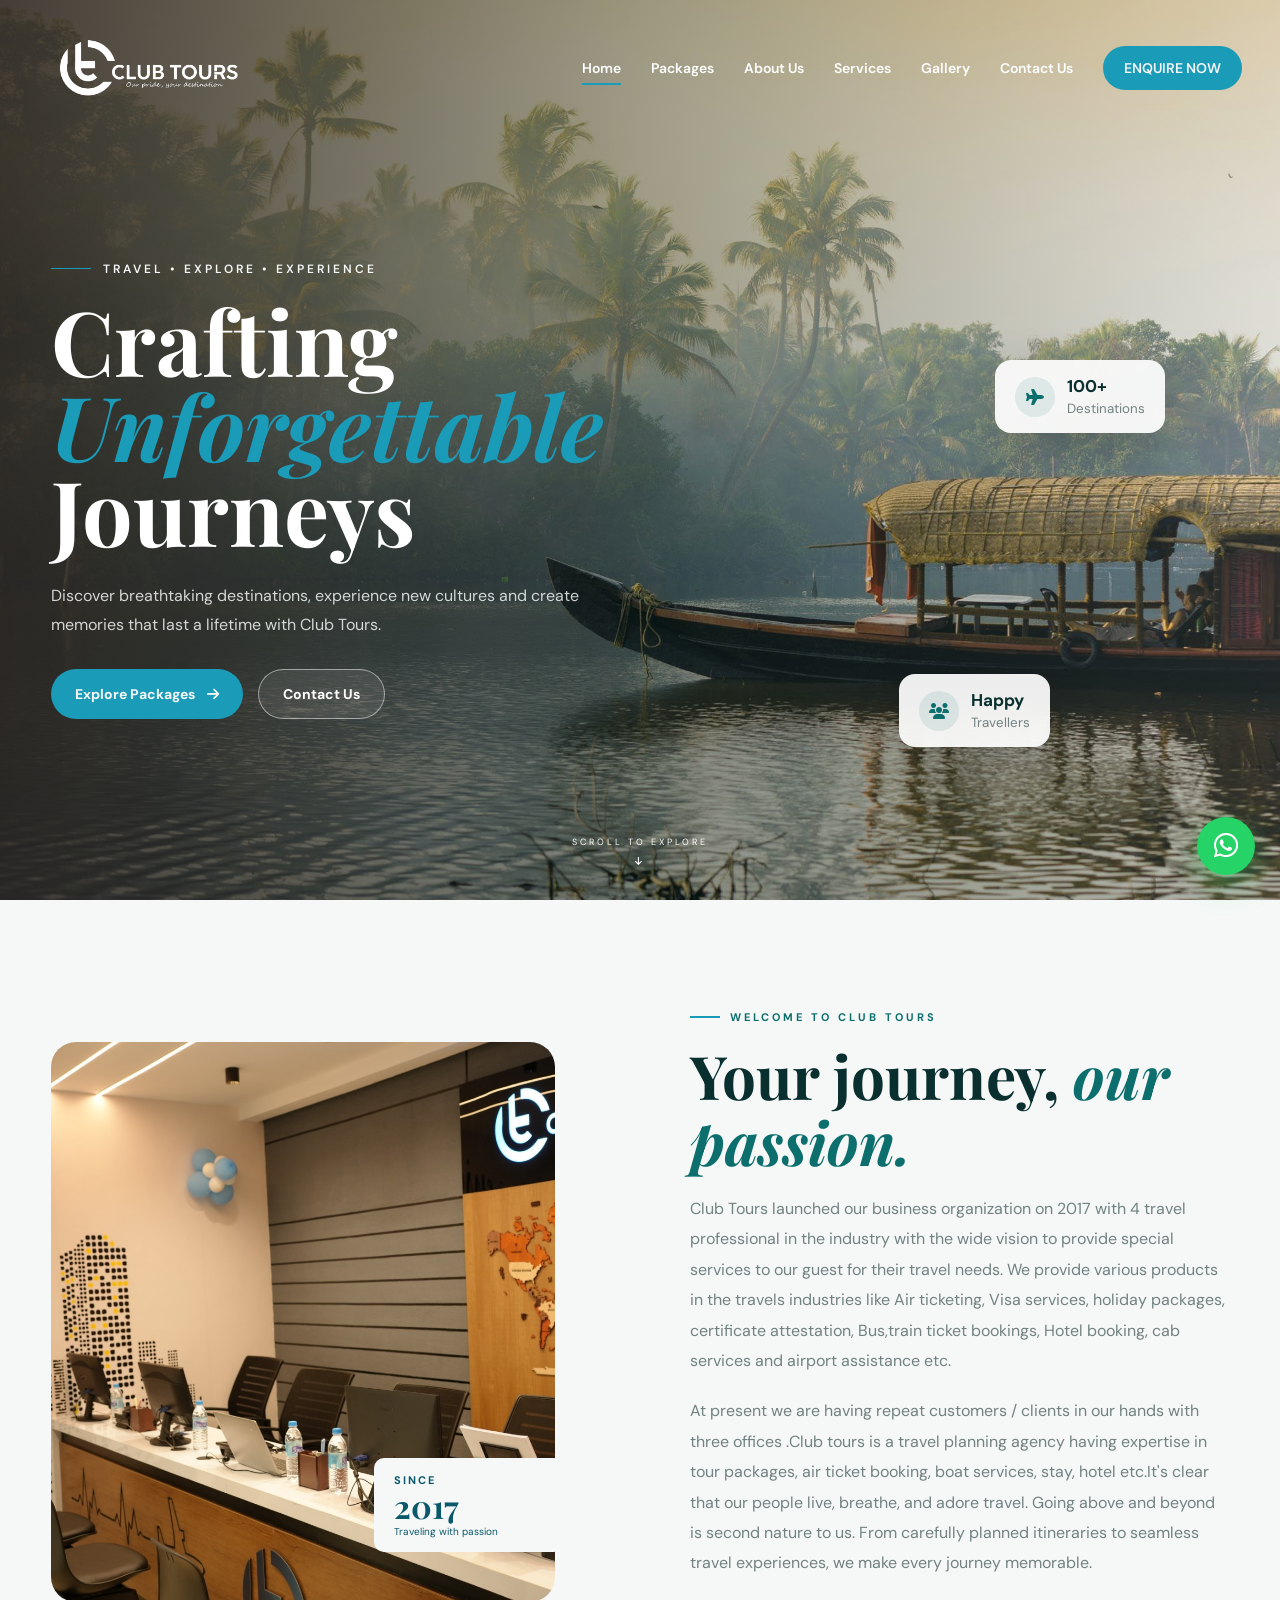
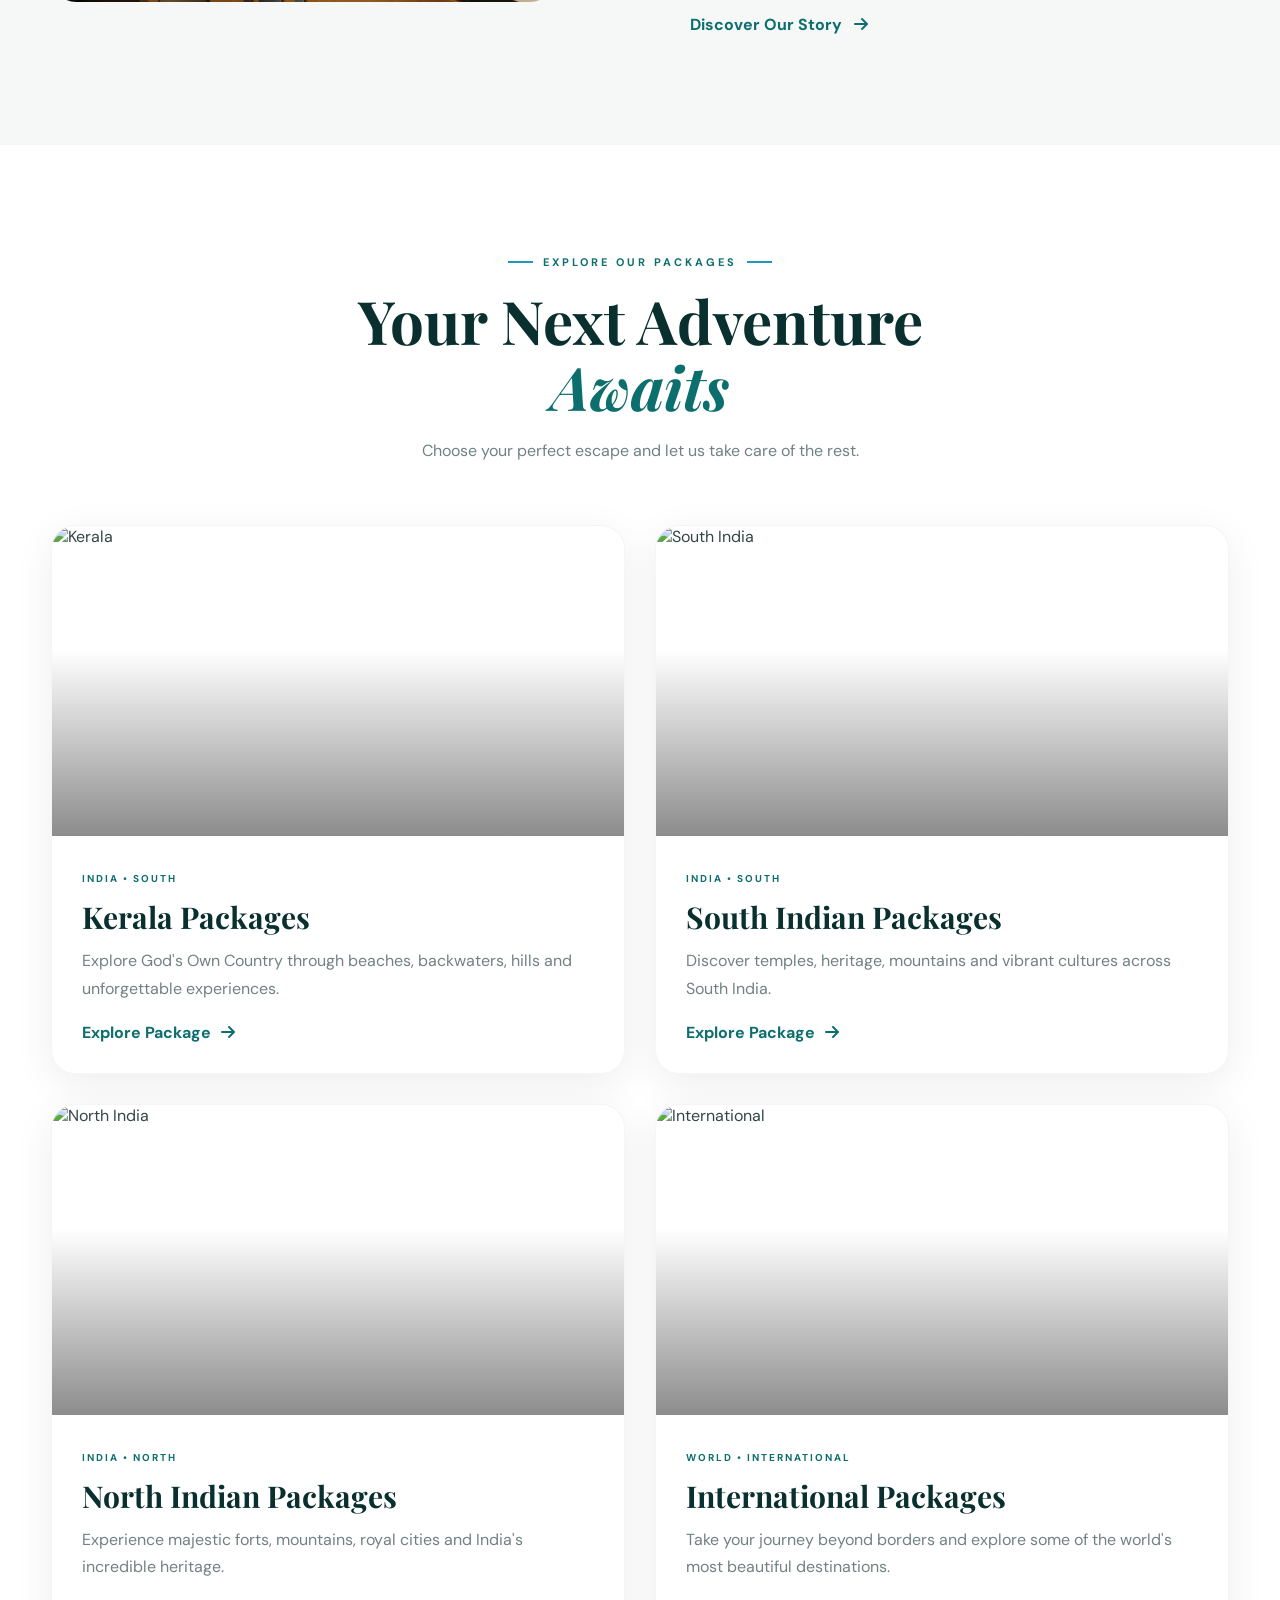
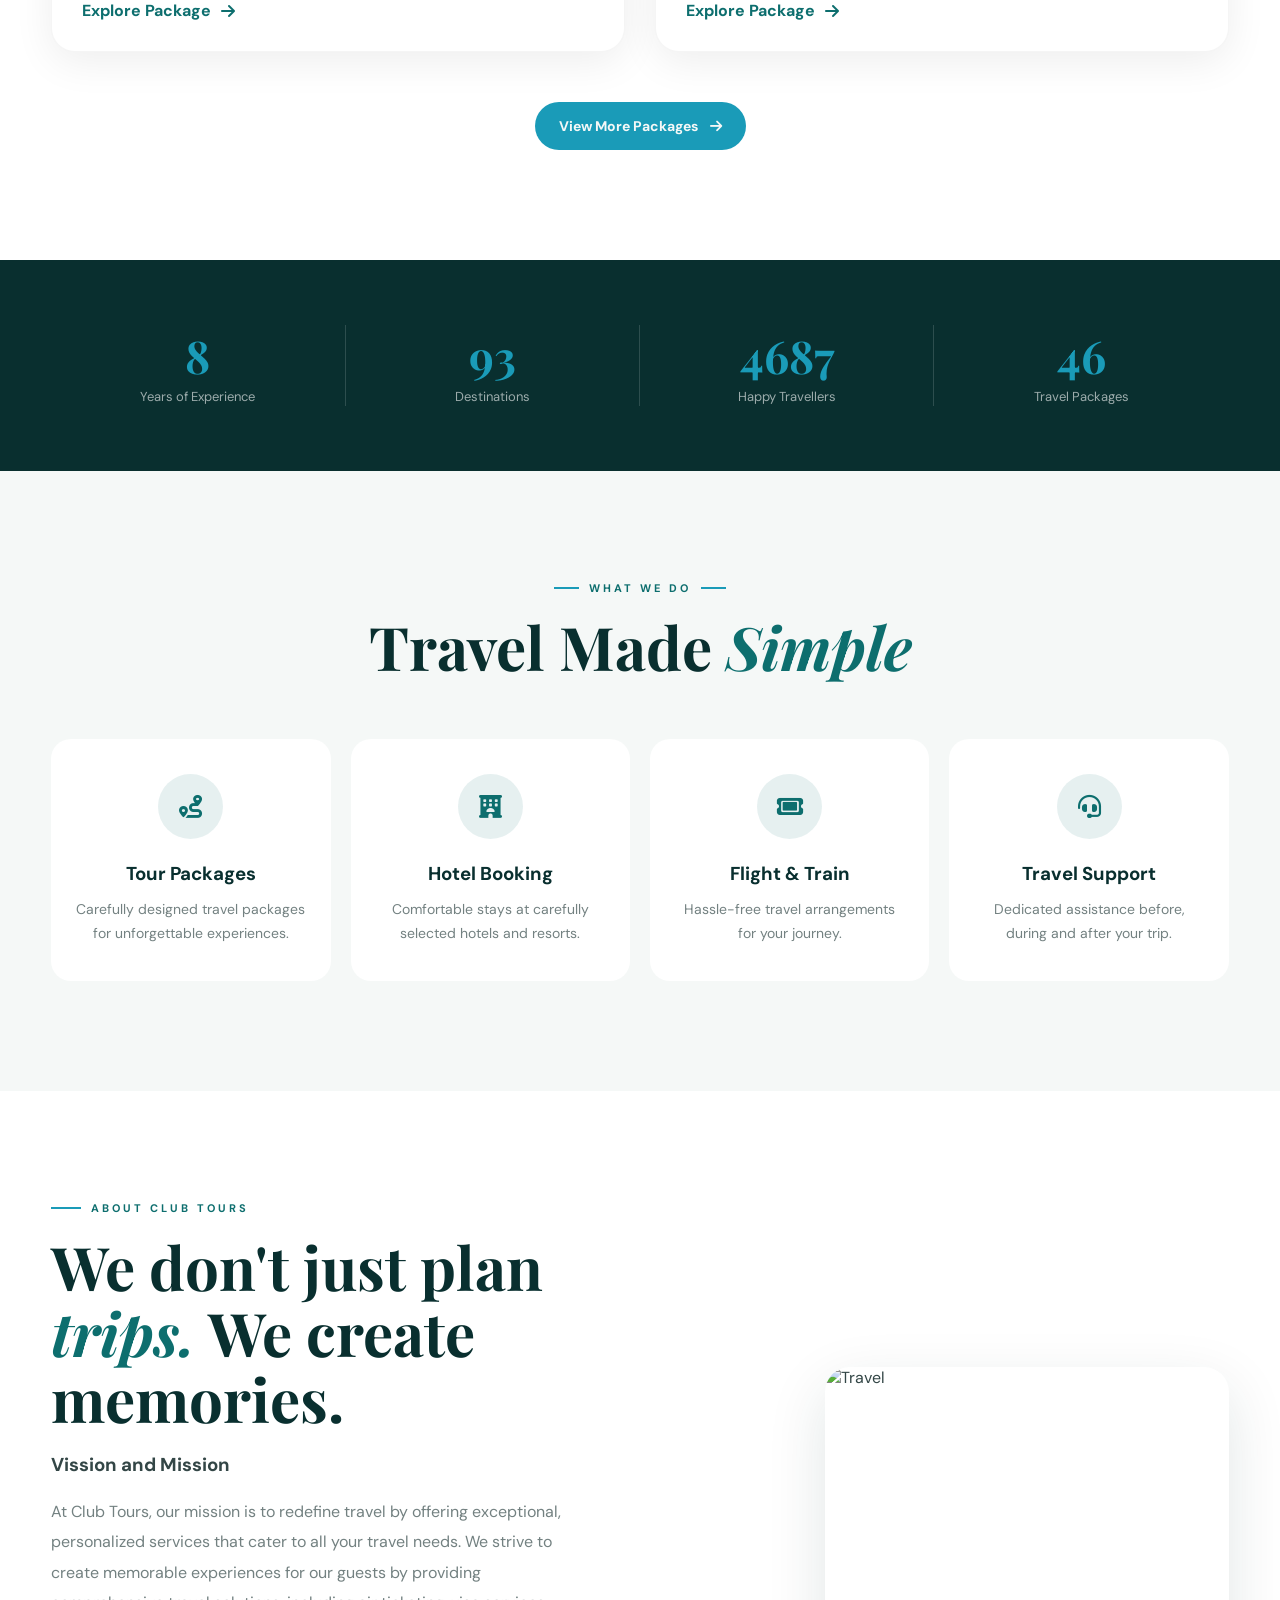
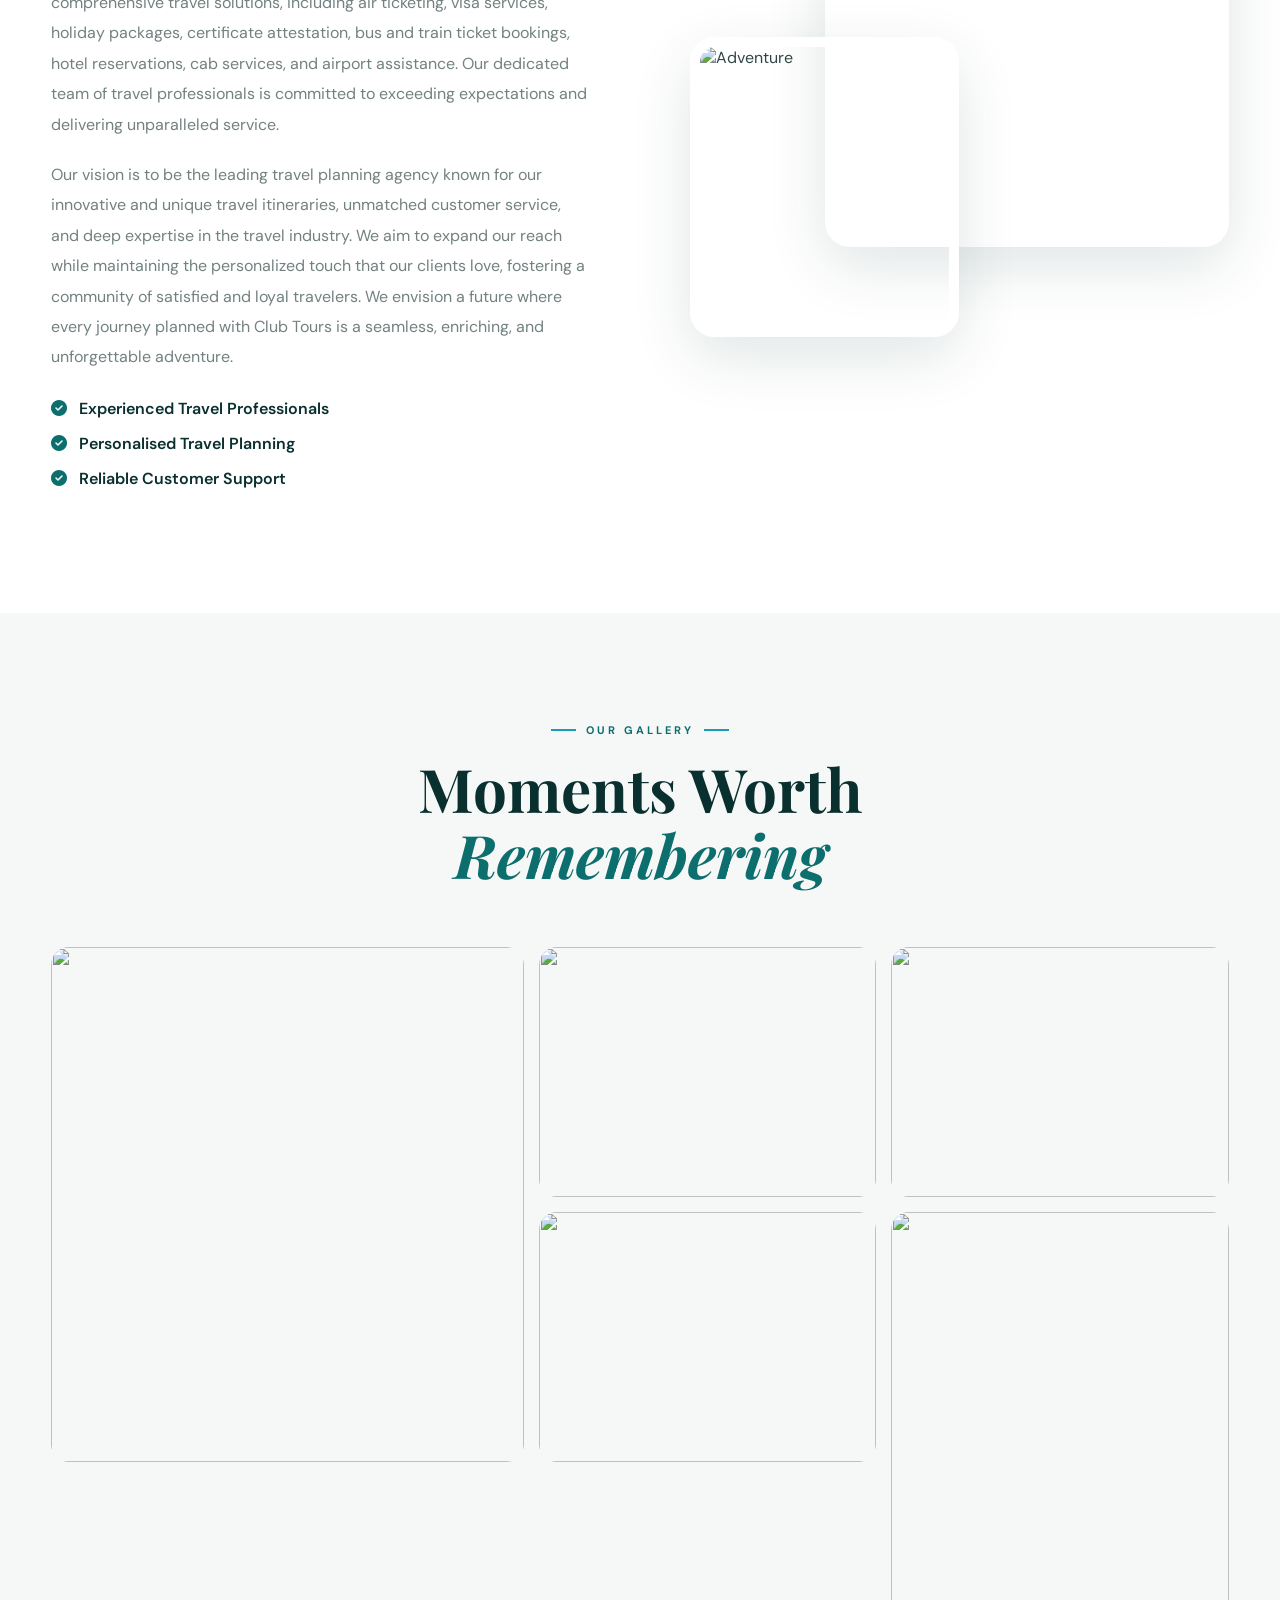
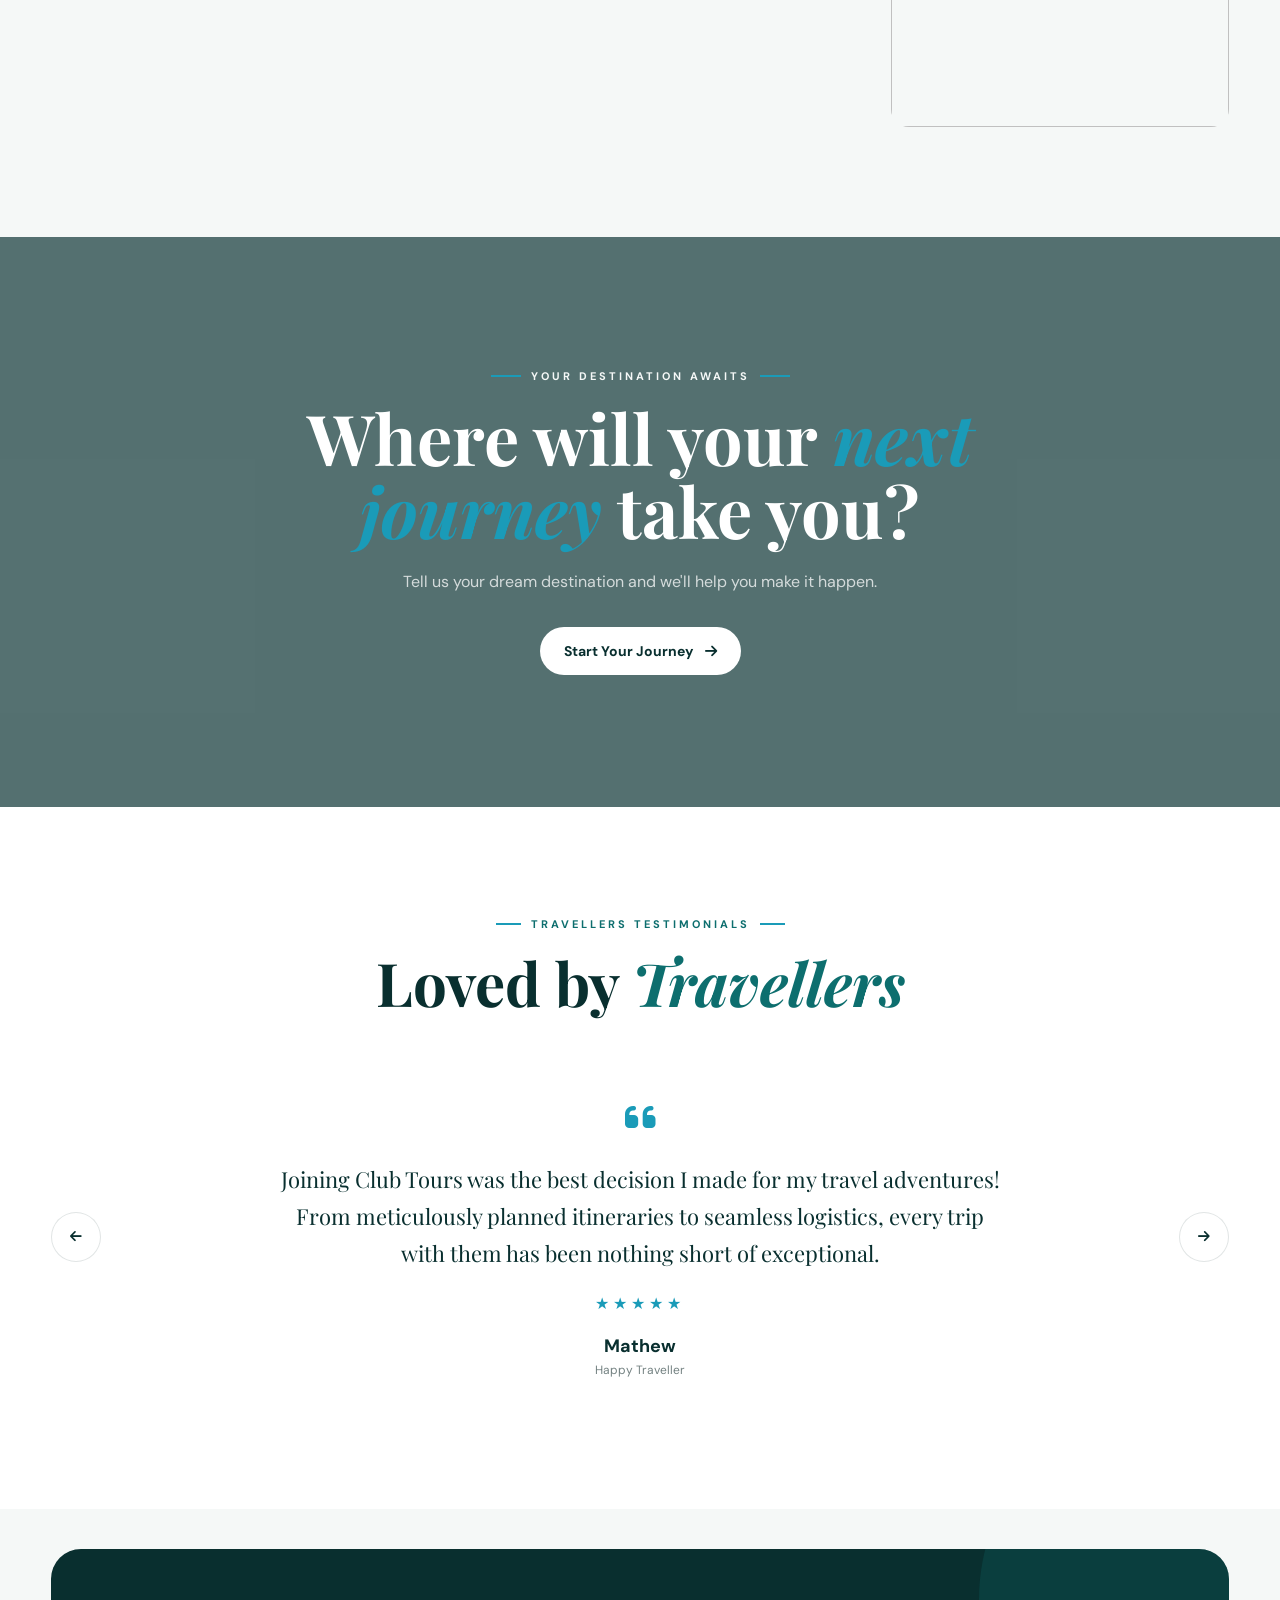
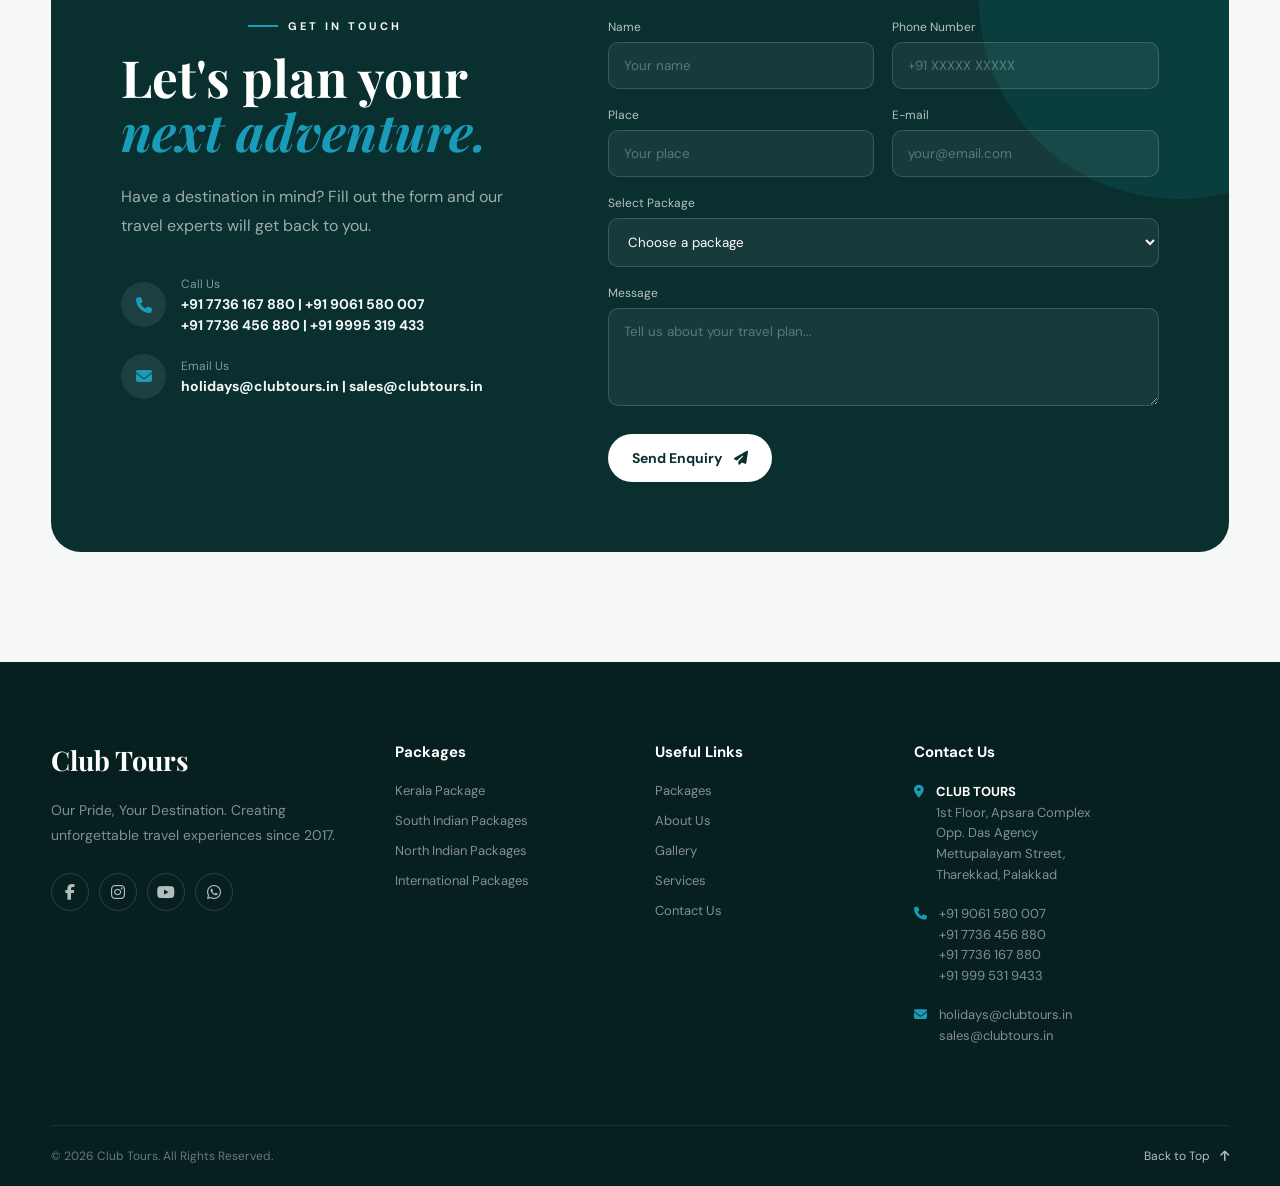
==== index.html @ 21e79a22 "Add files via upload" ====
<!DOCTYPE html>
<html lang="en">

<head>
    <meta charset="UTF-8">
    <meta name="viewport" content="width=device-width, initial-scale=1.0">

    <title>Club Tours | Our Pride, Your Destination</title>

    <meta name="description"
        content="Club Tours - Crafting unforgettable journeys across Kerala, South India, North India and international destinations.">

    <link rel="preconnect" href="https://fonts.googleapis.com">
    <link rel="preconnect" href="https://fonts.gstatic.com" crossorigin>

    <link
        href="https://fonts.googleapis.com/css2?family=DM+Sans:wght@400;500;600;700&family=Playfair+Display:wght@500;600;700&display=swap"
        rel="stylesheet">

    <link rel="stylesheet" href="https://cdnjs.cloudflare.com/ajax/libs/font-awesome/6.5.2/css/all.min.css">

    <link rel="stylesheet" href="style.css">
</head>

<body>

    <!-- ================= PRELOADER ================= -->

    <div id="preloader">
        <div class="loader">
            <span></span>
            <span></span>
            <span></span>
        </div>

        <h3>CLUB TOURS</h3>
        <p>Your journey begins here...</p>
    </div>


    <!-- ================= NAVBAR ================= -->

    <header class="navbar">

        <div class="nav-container">

            <a href="#home" class="logo">
                <img src="images/club tours logo white.png" class="logo-white" alt="Club Tours">
                <img src="images/logo.png" class="logo-normal" alt="Club Tours">
            </a>

            <nav id="navMenu">

                <a href="#home" class="active">Home</a>
                <a href="#packages">Packages</a>
                <a href="#about">About Us</a>
                <a href="#services">Services</a>
                <a href="#gallery">Gallery</a>
                <a href="#contact">Contact Us</a>

                <a href="#enquire" class="nav-btn">
                    ENQUIRE NOW
                </a>

            </nav>

            <button class="menu-btn" id="menuBtn">
                <i class="fa-solid fa-bars"></i>
            </button>

        </div>

    </header>


    <!-- ================= HERO ================= -->

    <section class="hero" id="home">

        <div class="hero-bg"></div>

        <div class="hero-overlay"></div>

        <div class="hero-content">

            <div class="hero-tag">
                <span></span>
                TRAVEL • EXPLORE • EXPERIENCE
            </div>

            <h1>
                Crafting
                <span>Unforgettable</span>
                Journeys
            </h1>

            <p>
                Discover breathtaking destinations, experience new cultures
                and create memories that last a lifetime with Club Tours.
            </p>

            <div class="hero-buttons">

                <a href="#packages" class="btn primary-btn">
                    Explore Packages
                    <i class="fa-solid fa-arrow-right"></i>
                </a>

                <a href="#contact" class="btn glass-btn">
                    Contact Us
                </a>

            </div>

        </div>


        <!-- Floating card -->

        <div class="floating-card card-one">

            <div class="small-icon">
                <i class="fa-solid fa-plane"></i>
            </div>

            <div>
                <strong>100+</strong>
                <small>Destinations</small>
            </div>

        </div>


        <div class="floating-card card-two">

            <div class="small-icon">
                <i class="fa-solid fa-users"></i>
            </div>

            <div>
                <strong>Happy</strong>
                <small>Travellers</small>
            </div>

        </div>


        <div class="scroll-down">
            <span>SCROLL TO EXPLORE</span>
            <i class="fa-solid fa-arrow-down"></i>
        </div>

    </section>


    <!-- ================= INTRO ================= -->

    <section class="intro section">

        <div class="container">

            <div class="intro-grid">

                <div class="intro-image reveal">

                    <img src="images/club tours.jpg"
                        alt="Travel destination">

                    <div class="experience-badge">

                        <strong>Since</strong>
                        <b>2017</b>
                        <small>Traveling with passion</small>

                    </div>

                </div>


                <div class="intro-content reveal">

                    <div class="section-label">
                        <span></span>
                        WELCOME TO CLUB TOURS
                    </div>

                    <h2>
                        Your journey,
                        <em>our passion.</em>
                    </h2>

                    <p>
                        Club Tours launched our business organization on 2017 with 4 travel professional in the industry with the wide vision to provide special services to our guest for their travel needs. We provide various products in the travels industries like Air ticketing, Visa services, holiday packages, certificate attestation, Bus,train ticket bookings, Hotel booking, cab services and airport assistance etc.
                    </p>

                    <p>
                         At present we are having repeat customers / clients in our hands with three offices .Club tours is a travel planning agency having expertise in tour packages, air ticket booking, boat services, stay, hotel etc.It's clear that our people live, breathe, and adore travel. Going above and beyond is second nature to us. From carefully planned itineraries to seamless travel
                        experiences, we make every journey memorable.
                    </p>

                    <a href="#about" class="text-link">
                        Discover Our Story
                        <i class="fa-solid fa-arrow-right"></i>
                    </a>

                </div>

            </div>

        </div>

    </section>


    <!-- ================= PACKAGES ================= -->

    <section class="packages section" id="packages">

        <div class="container">

            <div class="section-heading reveal">

                <div class="section-label center">
                    <span></span>
                    EXPLORE OUR PACKAGES
                    <span></span>
                </div>

                <h2>
                    Your Next Adventure
                    <em>Awaits</em>
                </h2>

                <p>
                    Choose your perfect escape and let us take care of the rest.
                </p>

            </div>


            <div class="package-grid">


                <!-- Kerala -->

                <article class="package-card reveal">

                    <div class="package-image">
                        
                        <img src="https://images.unsplash.com/photo-1602216056096-3b40cc0c9944?auto=format&fit=crop&w=900&q=85"
                            alt="Kerala">

                        <span class="package-number">01</span>

                        <div class="image-overlay"></div>

                    </div>

                    <div class="package-content">

                        <span>INDIA • SOUTH</span>

                        <h3>Kerala Packages</h3>

                        <p>
                            Explore God's Own Country through beaches,
                            backwaters, hills and unforgettable experiences.
                        </p>

                        <a href="#enquire" onclick="selectPackage('Kerala Package')">
                            Explore Package
                            <i class="fa-solid fa-arrow-right"></i>
                        </a>

                    </div>

                </article>


                <!-- South India -->

                <article class="package-card reveal">

                    <div class="package-image">

                        <img src="https://images.unsplash.com/photo-1524492412937-b28074a5d7da?auto=format&fit=crop&w=900&q=85"
                            alt="South India">

                        <span class="package-number">02</span>

                        <div class="image-overlay"></div>

                    </div>

                    <div class="package-content">

                        <span>INDIA • SOUTH</span>

                        <h3>South Indian Packages</h3>

                        <p>
                            Discover temples, heritage, mountains and vibrant
                            cultures across South India.
                        </p>

                        <a href="#enquire" onclick="selectPackage('South Indian Packages')">
                            Explore Package
                            <i class="fa-solid fa-arrow-right"></i>
                        </a>

                    </div>

                </article>


                <!-- North India -->

                <article class="package-card reveal">

                    <div class="package-image">

                        <img src="https://images.unsplash.com/photo-1524231757912-21f4fe3a7200?auto=format&fit=crop&w=900&q=85"
                            alt="North India">

                        <span class="package-number">03</span>

                        <div class="image-overlay"></div>

                    </div>

                    <div class="package-content">

                        <span>INDIA • NORTH</span>

                        <h3>North Indian Packages</h3>

                        <p>
                            Experience majestic forts, mountains, royal cities
                            and India's incredible heritage.
                        </p>

                        <a href="#enquire" onclick="selectPackage('North Indian Packages')">
                            Explore Package
                            <i class="fa-solid fa-arrow-right"></i>
                        </a>

                    </div>

                </article>


                <!-- International -->

                <article class="package-card reveal">

                    <div class="package-image">

                        <img src="https://images.unsplash.com/photo-1507525428034-b723cf961d3e?auto=format&fit=crop&w=900&q=85"
                            alt="International">

                        <span class="package-number">04</span>

                        <div class="image-overlay"></div>

                    </div>

                    <div class="package-content">

                        <span>WORLD • INTERNATIONAL</span>

                        <h3>International Packages</h3>

                        <p>
                            Take your journey beyond borders and explore some
                            of the world's most beautiful destinations.
                        </p>

                        <a href="#enquire" onclick="selectPackage('International Packages')">
                            Explore Package
                            <i class="fa-solid fa-arrow-right"></i>
                        </a>

                    </div>

                </article>

            </div>


            <div class="center-btn reveal">

                

                <a href="packages.html" target="_blank" class="btn primary-btn">
                    View More Packages
                    <i class="fa-solid fa-arrow-right"></i>
                </a>
                

            </div>

        </div>

    </section>


    <!-- ================= STATS ================= -->

    <section class="stats">

        <div class="container stats-grid">

            <div class="stat reveal">
                <strong class="counter" data-target="9">0</strong>
                <span>Years of Experience</span>
            </div>

            <div class="stat reveal">
                <strong class="counter" data-target="100">0</strong>
                <span>Destinations</span>
            </div>

            <div class="stat reveal">
                <strong class="counter" data-target="5000">0</strong>
                <span>Happy Travellers</span>
            </div>

            <div class="stat reveal">
                <strong class="counter" data-target="50">0</strong>
                <span>Travel Packages</span>
            </div>

        </div>

    </section>


    <!-- ================= SERVICES ================= -->

    <section class="services section" id="services">

        <div class="container">

            <div class="section-heading reveal">

                <div class="section-label center">
                    <span></span>
                    WHAT WE DO
                    <span></span>
                </div>

                <h2>
                    Travel Made
                    <em>Simple</em>
                </h2>

            </div>


            <div class="service-grid">

                <div class="service-card reveal">

                    <div class="service-icon">
                        <i class="fa-solid fa-route"></i>
                    </div>

                    <h3>Tour Packages</h3>

                    <p>
                        Carefully designed travel packages for unforgettable
                        experiences.
                    </p>

                </div>


                <div class="service-card reveal">

                    <div class="service-icon">
                        <i class="fa-solid fa-hotel"></i>
                    </div>

                    <h3>Hotel Booking</h3>

                    <p>
                        Comfortable stays at carefully selected hotels and
                        resorts.
                    </p>

                </div>


                <div class="service-card reveal">

                    <div class="service-icon">
                        <i class="fa-solid fa-ticket"></i>
                    </div>

                    <h3>Flight & Train</h3>

                    <p>
                        Hassle-free travel arrangements for your journey.
                    </p>

                </div>


                <div class="service-card reveal">

                    <div class="service-icon">
                        <i class="fa-solid fa-headset"></i>
                    </div>

                    <h3>Travel Support</h3>

                    <p>
                        Dedicated assistance before, during and after your trip.
                    </p>

                </div>

            </div>

        </div>

    </section>


    <!-- ================= ABOUT ================= -->

    <section class="about section" id="about">

        <div class="container">

            <div class="about-grid">

                <div class="about-content reveal">

                    <div class="section-label">
                        <span></span>
                        ABOUT CLUB TOURS
                    </div>

                    <h2>
                        We don't just plan
                        <em>trips.</em>
                        We create memories.
                    </h2>
                    <br>
                    <h3>Vission and Mission</h3>
                    <p>
                        At Club Tours, our mission is to redefine travel by offering exceptional, personalized services that cater to all your travel needs. We strive to create memorable experiences for our guests by providing comprehensive travel solutions, including air ticketing, visa services, holiday packages, certificate attestation, bus and train ticket bookings, hotel reservations, cab services, and airport assistance. Our dedicated team of travel professionals is committed to exceeding expectations and delivering unparalleled service.
                    </p>

                    <p>
                        Our vision is to be the leading travel planning agency known for our innovative and unique travel itineraries, unmatched customer service, and deep expertise in the travel industry. We aim to expand our reach while maintaining the personalized touch that our clients love, fostering a community of satisfied and loyal travelers. We envision a future where every journey planned with Club Tours is a seamless, enriching, and unforgettable adventure.
                    </p>

                    <div class="about-points">

                        <div>
                            <i class="fa-solid fa-circle-check"></i>
                            <span>Experienced Travel Professionals</span>
                        </div>

                        <div>
                            <i class="fa-solid fa-circle-check"></i>
                            <span>Personalised Travel Planning</span>
                        </div>

                        <div>
                            <i class="fa-solid fa-circle-check"></i>
                            <span>Reliable Customer Support</span>
                        </div>

                    </div>

                </div>


                <div class="about-images reveal">

                    <div class="about-img big">

                        <img src="https://images.unsplash.com/photo-1500534623283-312aade485b7?auto=format&fit=crop&w=900&q=85"
                            alt="Travel">

                    </div>

                    <div class="about-img small">

                        <img src="https://images.unsplash.com/photo-1530789253388-582c481c54b0?auto=format&fit=crop&w=700&q=85"
                            alt="Adventure">

                    </div>

                </div>

            </div>

        </div>

    </section>


    <!-- ================= GALLERY ================= -->

    <section class="gallery section" id="gallery">

        <div class="container">

            <div class="section-heading reveal">

                <div class="section-label center">
                    <span></span>
                    OUR GALLERY
                    <span></span>
                </div>

                <h2>
                    Moments Worth
                    <em>Remembering</em>
                </h2>

            </div>


            <div class="gallery-grid">

                <div class="gallery-item large reveal">
                    <img
                        src="https://images.unsplash.com/photo-1500530855697-b586d89ba3ee?auto=format&fit=crop&w=1000&q=85">
                    <div class="gallery-overlay">
                        <i class="fa-solid fa-plus"></i>
                    </div>
                </div>

                <div class="gallery-item reveal">
                    <img
                        src="https://images.unsplash.com/photo-1506744038136-46273834b3fb?auto=format&fit=crop&w=700&q=85">
                    <div class="gallery-overlay">
                        <i class="fa-solid fa-plus"></i>
                    </div>
                </div>

                <div class="gallery-item reveal">
                    <img
                        src="https://images.unsplash.com/photo-1501785888041-af3ef285b470?auto=format&fit=crop&w=700&q=85">
                    <div class="gallery-overlay">
                        <i class="fa-solid fa-plus"></i>
                    </div>
                </div>

                <div class="gallery-item reveal">
                    <img
                        src="https://images.unsplash.com/photo-1516483638261-f4dbaf036963?auto=format&fit=crop&w=700&q=85">
                    <div class="gallery-overlay">
                        <i class="fa-solid fa-plus"></i>
                    </div>
                </div>

                <div class="gallery-item large reveal">
                    <img
                        src="https://images.unsplash.com/photo-1530789253388-582c481c54b0?auto=format&fit=crop&w=1000&q=85">
                    <div class="gallery-overlay">
                        <i class="fa-solid fa-plus"></i>
                    </div>
                </div>

            </div>

        </div>

    </section>


    <!-- ================= CTA ================= -->

    <section class="destination-cta">

        <div class="cta-bg"></div>

        <div class="cta-overlay"></div>

        <div class="cta-content reveal">

            <div class="section-label light">
                <span></span>
                <Div class="your-destination">YOUR DESTINATION AWAITS </Div>
                <span></span>
            </div>

            <h2>
                Where will your
                <em>next journey</em>
                take you?
            </h2>

            <p>
                Tell us your dream destination and we'll help you make it happen.
            </p>

            <a href="#enquire" class="btn white-btn">
                Start Your Journey
                <i class="fa-solid fa-arrow-right"></i>
            </a>

        </div>

    </section>


    <!-- ================= TESTIMONIALS ================= -->

    <section class="testimonials section">

        <div class="container">

            <div class="section-heading reveal">

                <div class="section-label center">
                    <span></span>
                    TRAVELLERS TESTIMONIALS
                    <span></span>
                </div>

                <h2>
                    Loved by
                    <em>Travellers</em>
                </h2>

            </div>


            <div class="testimonial-slider">

                <button class="slider-btn prev" id="prevBtn">
                    <i class="fa-solid fa-arrow-left"></i>
                </button>


                <div class="testimonial-track" id="testimonialTrack">

                    <div class="testimonial">

                        <div class="quote">
                            <i class="fa-solid fa-quote-left"></i>
                        </div>

                        <p>
                            Joining Club Tours was the best decision I made for
                            my travel adventures! From meticulously planned
                            itineraries to seamless logistics, every trip with
                            them has been nothing short of exceptional.
                        </p>

                        <div class="stars">
                            ★★★★★
                        </div>

                        <h4>Mathew</h4>
                        <span>Happy Traveller</span>

                    </div>


                    <div class="testimonial">

                        <div class="quote">
                            <i class="fa-solid fa-quote-left"></i>
                        </div>

                        <p>
                            The guides are knowledgeable and passionate,
                            ensuring we not only see iconic landmarks but also
                            dive deep into local culture.
                        </p>

                        <div class="stars">
                            ★★★★★
                        </div>

                        <h4>Mathew</h4>
                        <span>Happy Traveller</span>

                    </div>


                    <div class="testimonial">

                        <div class="quote">
                            <i class="fa-solid fa-quote-left"></i>
                        </div>

                        <p>
                            I highly recommend Club Tours for anyone seeking
                            unforgettable travel experiences. Everything was
                            handled perfectly from start to finish.
                        </p>

                        <div class="stars">
                            ★★★★★
                        </div>

                        <h4>Mathew</h4>
                        <span>Happy Traveller</span>

                    </div>

                </div>


                <button class="slider-btn next" id="nextBtn">
                    <i class="fa-solid fa-arrow-right"></i>
                </button>

            </div>

        </div>

    </section>


    <!-- ================= ENQUIRY ================= -->

    <section class="enquiry section" id="enquire">

        <div class="container">

            <div class="enquiry-box">

                <div class="enquiry-info reveal">

                    <div class="section-label light">
                        <span></span>
                        <div class="get-in-touch">GET IN TOUCH </div>
                    </div>

                    <h2>
                        Let's plan your
                        <em>next adventure.</em>
                    </h2>

                    <p>
                        Have a destination in mind? Fill out the form and our
                        travel experts will get back to you.
                    </p>

                    <div class="contact-mini">

                        <div>
                            <i class="fa-solid fa-phone"></i>

                            <span>
                                Call Us
                                <strong>+91 7736 167 880 | +91 9061 580 007</strong>
                                <strong>+91 7736 456 880 | +91 9995 319 433</strong>
                            </span>
                        </div>

                        <div>
                            <i class="fa-solid fa-envelope"></i>

                            <span>
                                Email Us
                                <strong>holidays@clubtours.in | sales@clubtours.in</strong>
                            </span>
                        </div>

                    </div>

                </div>


                <form class="enquiry-form reveal" id="enquiryForm">

                    <div class="form-row">

                        <div class="input-group">
                            <label>Name</label>

                            <input type="text" name="name" placeholder="Your name" required>
                        </div>

                        <div class="input-group">
                            <label>Phone Number</label>

                            <input type="tel" name="phone" placeholder="+91 XXXXX XXXXX" required>
                        </div>

                    </div>


                    <div class="form-row">

                        <div class="input-group">
                            <label>Place</label>

                            <input type="text" name="place" placeholder="Your place">
                        </div>

                        <div class="input-group">
                            <label>E-mail</label>

                            <input type="email" name="email" placeholder="your@email.com">
                        </div>

                    </div>


                    <div class="input-group">

                        <label>Select Package</label>

                        <select name="package" id="packageSelect">

                            <option value="">Choose a package</option>

                            <option>Kerala Package</option>
                            <option>South Indian Packages</option>
                            <option>North Indian Packages</option>
                            <option>International Packages</option>

                        </select>

                    </div>


                    <div class="input-group">

                        <label>Message</label>

                        <textarea name="message" rows="4" placeholder="Tell us about your travel plan..."></textarea>

                    </div>


                    <button type="submit" class="btn white-btn submit-btn">

                        Send Enquiry
                        <i class="fa-solid fa-paper-plane"></i>

                    </button>

                </form>

            </div>

        </div>

    </section>


    <!-- ================= FOOTER ================= -->

    <footer class="footer" id="contact">

        <div class="container">

            <div class="footer-grid">

                <div class="footer-brand">

                    <a href="#home" class="logo footer-logo">
                        <span>Club</span> Tours
                    </a>

                    <p>
                        Our Pride, Your Destination.
                        Creating unforgettable travel experiences
                        since 2017.
                    </p>


                    <div class="socials">

                        <a href="#">
                            <i class="fa-brands fa-facebook-f"></i>
                        </a>

                        <a href="https://www.instagram.com/clubtours_/ " target="_blank" >
                            <i class="fa-brands fa-instagram"></i>
                        </a>

                        <a href="#">
                            <i class="fa-brands fa-youtube"></i>
                        </a>

                        <a href="#enquire">
                            <i class="fa-brands fa-whatsapp"></i>
                        </a>

                    </div>

                </div>


                <div class="footer-col">

                    <h4>Packages</h4>

                    <a href="#packages">Kerala Package</a>
                    <a href="#packages">South Indian Packages</a>
                    <a href="#packages">North Indian Packages</a>
                    <a href="#packages">International Packages</a>

                </div>


                <div class="footer-col">

                    <h4>Useful Links</h4>

                    <a href="#packages">Packages</a>
                    <a href="#about">About Us</a>
                    <a href="#gallery">Gallery</a>
                    <a href="#services">Services</a>
                    <a href="#contact">Contact Us</a>

                </div>


                <div class="footer-col contact-col">

                    <h4>Contact Us</h4>

                    <div class="footer-contact">

                        <i class="fa-solid fa-location-dot"></i>

                        <p>
                            <strong>CLUB TOURS</strong><br>
                            1st Floor, Apsara Complex<br>
                            Opp. Das Agency<br>
                            Mettupalayam Street,<br>
                            Tharekkad, Palakkad
                        </p>

                    </div>


                    <div class="footer-contact">

                        <i class="fa-solid fa-phone"></i>

                        <p>
                                +91 9061 580 007 
                                <br>               
                                +91 7736 456 880
                                <br>
                                +91 7736 167 880
                                <br>
                                +91 999 531 9433
                            
                        </p>

                    </div>


                    <div class="footer-contact">

                        <i class="fa-solid fa-envelope"></i>

                            holidays@clubtours.in
                        <br>
                            sales@clubtours.in

                    </div>

                </div>

            </div>


            <div class="footer-bottom">

                <p>
                    © 2026 Club Tours. All Rights Reserved.
                </p>

                <a href="#home">
                    Back to Top
                    <i class="fa-solid fa-arrow-up"></i>
                </a>

            </div>

        </div>

    </footer>


    <!-- ================= FLOATING WHATSAPP ================= -->

    <a class="whatsapp" href="https://wa.me/917736167880" target="_blank" aria-label="WhatsApp">

        <i class="fa-brands fa-whatsapp"></i>

    </a>


    <!-- ================= BACK TO TOP ================= -->

    <button class="back-top" id="backTop">

        <i class="fa-solid fa-arrow-up"></i>

    </button>


    <script src="script.js"></script>

</body>

</html>
---- style.css ----
/* =========================================================
   CLUB TOURS
   PREMIUM TRAVEL WEBSITE
========================================================= */

:root {

    --primary: #0d6e6e;
    --primary-dark: #075252;

    --accent: #1A9BB8;

    --dark: #092f2f;
    --dark-2: #123f3f;

    --text: #334646;
    --muted: #738181;

    --light: #f5f8f7;
    --white: #ffffff;

    --border: rgba(9, 47, 47, .12);

    --shadow:
        0 20px 60px rgba(9, 47, 47, .12);

    --radius: 24px;

    --transition: .4s cubic-bezier(.2, .8, .2, 1);

    --club-blue: #0F758F;
    --club-blue-light: #1A9BB8;
    --club-blue-dark: #09586C;

}


/* =========================================================
   RESET
========================================================= */

* {
    margin: 0;
    padding: 0;
    box-sizing: border-box;
}

html {
    scroll-behavior: smooth;
}

body {

    font-family: "DM Sans", sans-serif;

    color: var(--text);

    background: var(--white);

    overflow-x: hidden;
}

img {
    width: 100%;
    display: block;
}

a {
    text-decoration: none;
    color: inherit;
}

button,
input,
textarea,
select {
    font-family: inherit;
}


/* =========================================================
   CONTAINER
========================================================= */

.container {

    width: min(1180px, 92%);

    margin: auto;
}


/* =========================================================
   PRELOADER
========================================================= */

#preloader {

    position: fixed;

    inset: 0;

    background: var(--dark);

    z-index: 99999;

    display: flex;

    align-items: center;

    justify-content: center;

    flex-direction: column;

    color: white;

    transition: .7s;
}

#preloader.hide {

    opacity: 0;

    visibility: hidden;
}

#preloader h3 {

    font-family: "Playfair Display";

    font-size: 28px;

    letter-spacing: 3px;

    margin-top: 25px;
}

#preloader p {

    color: rgba(255, 255, 255, .6);

    margin-top: 5px;
}

.loader {

    display: flex;

    gap: 8px;
}

.loader span {

    width: 9px;

    height: 9px;

    background: var(--accent);

    border-radius: 50%;

    animation: loader 1s infinite alternate;
}

.loader span:nth-child(2) {
    animation-delay: .2s;
}

.loader span:nth-child(3) {
    animation-delay: .4s;
}

@keyframes loader {

    from {
        transform: translateY(0);
        opacity: .3;
    }

    to {
        transform: translateY(-15px);
        opacity: 1;
    }
}


/* =========================================================
   NAVBAR
========================================================= */

.navbar {

    position: fixed;

    width: 100%;

    top: 0;

    left: 0;

    z-index: 1000;

    padding: 22px 0;

    transition: var(--transition);
}

.navbar.scrolled {

    padding: 12px 0;

    background: rgba(255, 255, 255, .95);

    backdrop-filter: blur(20px);

    box-shadow: 0 10px 30px rgba(0, 0, 0, .08);
}

.nav-container {

    width: min(1250px, 94%);

    margin: auto;

    display: flex;

    align-items: center;

    justify-content: space-between;
}


.logo-normal {
    display: none;
}

.logo-white {
    display: block;
}

.navbar.scrolled .logo-white {
    display: none;
}

.navbar.scrolled .logo-normal {
    display: block;
}

.logo {

    font-family: "Playfair Display";

    font-size: 27px;

    font-weight: 700;

    color: white;
}

.logo img {
    width: 200px;
    margin: 10px; 
}

.navbar.scrolled .logo {
    color: var(--dark);
}

nav {

    display: flex;

    align-items: center;

    gap: 30px;
}

nav>a {

    color: white;

    font-size: 14px;

    font-weight: 600;

    position: relative;

    transition: .3s;
}

.navbar.scrolled nav>a {
    color: var(--dark);
}

nav>a:not(.nav-btn)::after {

    content: "";

    position: absolute;

    left: 0;

    bottom: -8px;

    width: 0;

    height: 2px;

    background: var(--accent);

    transition: .3s;
}

nav>a:not(.nav-btn):hover::after,
nav>a.active::after {
    width: 100%;
}

.nav-btn {

    padding: 13px 21px;

    background: var(--accent);

    color: var(--light) !important;

    border-radius: 50px;

    transition: .3s;
}

.nav-btn:hover {

    transform: translateY(-3px);

    box-shadow: 0 10px 25px rgba(233, 180, 76, .3);
}

.menu-btn {

    display: none;

    border: 0;

    background: transparent;

    color: white;

    font-size: 24px;

    cursor: pointer;
}

.navbar.scrolled .menu-btn {
    color: var(--dark);
}


/* =========================================================
   HERO
========================================================= */

.hero {

    height: 100vh;

    min-height: 680px;

    position: relative;

    overflow: hidden;

    display: flex;

    align-items: center;
}

.hero-bg {

    position: absolute;

    inset: 0;

    background-image:
        url("images/kerala2.jfif");

    background-size: cover;

    background-position: center;

    animation: heroZoom 12s infinite alternate;
}

@keyframes heroZoom {

    from {
        transform: scale(1);
    }

    to {
        transform: scale(1.08);
    }
}

.hero-overlay {

    position: absolute;

    inset: 0;

    background:
        linear-gradient(90deg,
            rgba(36, 34, 34, 0.85),
            rgba(4, 32, 32, .38),
            rgba(174, 216, 216, 0.15));
}

.hero-content {

    position: relative;

    z-index: 2;

    width: min(1180px, 92%);

    margin: auto;

    color: white;

    padding-top: 80px;
}

.hero-tag {

    display: flex;

    align-items: center;

    gap: 12px;

    font-size: 12px;

    letter-spacing: 3px;

    font-weight: 600;

    color: var(--light);

    margin-bottom: 20px;

    animation: fadeUp .8s both;
}

.hero-tag span {

    width: 40px;

    height: 1px;

    background: var(--accent);
}

.hero h1 {

    font-family: "Playfair Display";

    font-size: clamp(55px, 7vw, 100px);

    line-height: .95;

    max-width: 850px;

    animation: fadeUp .8s .1s both;
}

.hero h1 span {

    display: block;

    color: var(--accent);

    font-style: italic;
}

.hero-content>p {

    max-width: 570px;

    line-height: 1.8;

    font-size: 16px;

    color: rgba(255, 255, 255, .8);

    margin: 30px 0;

    animation: fadeUp .8s .2s both;
}

.hero-buttons {

    display: flex;

    gap: 15px;

    animation: fadeUp .8s .3s both;
}

.btn {

    display: inline-flex;

    align-items: center;

    justify-content: center;

    gap: 12px;

    padding: 15px 24px;

    border-radius: 50px;

    font-weight: 700;

    font-size: 14px;

    transition: var(--transition);

    cursor: pointer;

    border: none;
}

.primary-btn {

    background: var(--accent);

    color: var(--light);
}

.primary-btn:hover {

    transform: translateY(-5px);

    box-shadow: 0 15px 35px rgba(233, 180, 76, .3);
}

.glass-btn {

    color: white;

    border: 1px solid rgba(255, 255, 255, .5);

    background: rgba(255, 255, 255, .08);

    backdrop-filter: blur(10px);
}

.glass-btn:hover {

    background: white;

    color: var(--dark);
}

.floating-card {

    position: absolute;

    z-index: 3;

    background: rgba(255, 255, 255, .92);

    backdrop-filter: blur(15px);

    padding: 15px 20px;

    border-radius: 16px;

    display: flex;

    align-items: center;

    gap: 12px;

    box-shadow: 0 15px 50px rgba(0, 0, 0, .2);

    animation: floating 4s infinite ease-in-out;
}

.card-one {

    right: 9%;

    top: 40%;
}

.card-two {

    right: 18%;

    bottom: 17%;

    animation-delay: 1s;
}

.small-icon {

    width: 40px;

    height: 40px;

    display: grid;

    place-items: center;

    border-radius: 50%;

    background: rgba(13, 110, 110, .1);

    color: var(--primary);
}

.floating-card strong {

    display: block;

    color: var(--dark);

    font-size: 17px;
}

.floating-card small {

    color: var(--muted);
}

@keyframes floating {

    0%,
    100% {
        transform: translateY(0);
    }

    50% {
        transform: translateY(-15px);
    }
}

.scroll-down {

    position: absolute;

    bottom: 35px;

    left: 50%;

    transform: translateX(-50%);

    z-index: 3;

    color: rgba(255, 255, 255, 0.973);

    display: flex;

    flex-direction: column;

    align-items: center;

    gap: 8px;

    font-size: 9px;

    letter-spacing: 3px;
}

.scroll-down i {
    animation: bounce 1.5s infinite;
}

@keyframes bounce {

    0%,
    100% {
        transform: translateY(0);
    }

    50% {
        transform: translateY(7px);
    }
}


/* =========================================================
   SECTIONS
========================================================= */

.section {
    padding: 110px 0;
}

.section-heading {

    text-align: center;

    max-width: 700px;

    margin: 0 auto 60px;
}

.section-label {

    display: flex;

    align-items: center;

    gap: 10px;

    font-size: 11px;

    font-weight: 700;

    letter-spacing: 3px;

    color: var(--primary);

    margin-bottom: 18px;
}

.your-destination,
.get-in-touch{
    color: var(--light);
}


.section-label span {

    width: 30px;

    height: 2px;

    background: var(--accent);
}

.section-label.center {

    justify-content: center;
}

.section-label.center span {

    width: 25px;
}

.section-heading h2,
.intro-content h2,
.about-content h2 {

    font-family: "Playfair Display";

    font-size: clamp(38px, 5vw, 60px);

    line-height: 1.1;

    color: var(--dark);
}

.section-heading h2 em,
.intro-content h2 em,
.about-content h2 em {

    color: var(--primary);

    font-style: italic;
}

.section-heading p {

    margin-top: 18px;

    color: var(--muted);

    line-height: 1.8;
}


/* =========================================================
   INTRO
========================================================= */

.intro {
    background: var(--light);
}

.intro-grid {

    display: grid;

    grid-template-columns: 1fr 1fr;

    gap: 100px;

    align-items: center;
}

.intro-image {

    position: relative;

    padding-right: 35px;
}

.intro-image img {

    height: 560px;

    object-fit: cover;

    border-radius: 25px;
}

/* .experience-badge {

    position: absolute;

    bottom: 25px;

    right: 0;

    background: var(--club-blue-light);

    color: var(--dark);

    width: 150px;

    height: 150px;

    border-radius: 50%;

    display: flex;

    flex-direction: column;

    align-items: center;

    justify-content: center;

    text-align: center;

    box-shadow: 0 15px 40px rgba(0, 0, 0, .15);
} */

.experience-badge {
    position: absolute;
    bottom: 50px;
    left: 60%;
    border-radius: 10px;

    width: 150px;
    min-height: 70px;

    background: var(--light);
    color: var(--club-blue-dark);

    display: flex;
    flex-direction: column;
    justify-content: center;

    padding: 12px 20px;
    box-sizing: content-box;

   
}







.experience-badge strong {
    font-size: 11px;
    letter-spacing: 2px;
    text-transform: uppercase;
}

.experience-badge b {
    font-family: "Playfair Display";
    font-size: 32px;
    line-height: 1;
    margin: 3px 0;
}

.experience-badge small {
    font-size: 10px;
}

/* .experience-badge strong {

    font-size: 11px;

    text-transform: uppercase;
}

.experience-badge b {

    font-family: "Playfair Display";

    font-size: 38px;
}

.experience-badge small {

    font-size: 10px;
} */

.intro-content>p {

    color: var(--muted);

    line-height: 1.9;

    margin: 20px 0;
}

.text-link {

    display: inline-flex;

    gap: 12px;

    align-items: center;

    color: var(--primary);

    font-weight: 700;

    margin-top: 15px;
}

.text-link i {
    transition: .3s;
}

.text-link:hover i {
    transform: translateX(7px);
}


/* =========================================================
   PACKAGES
========================================================= */

.packages {
    background: white;
}

.package-grid {

    display: grid;

    grid-template-columns: repeat(2, 1fr);

    gap: 30px;
}

.package-card {

    background: white;

    border-radius: var(--radius);

    overflow: hidden;

    box-shadow: 0 10px 40px rgba(0, 0, 0, .07);

    transition: var(--transition);

    border: 1px solid rgba(0, 0, 0, .04);
}

.package-card:hover {

    transform: translateY(-12px);

    box-shadow: var(--shadow);
}

.package-image {

    height: 310px;

    position: relative;

    overflow: hidden;
}

.package-image img {

    height: 100%;

    object-fit: cover;

    transition: .8s;
}

.package-card:hover .package-image img {

    transform: scale(1.08);
}

.image-overlay {

    position: absolute;

    inset: 0;

    background: linear-gradient(transparent 40%,
            rgba(0, 0, 0, .45));
}

.package-number {

    position: absolute;

    top: 20px;

    left: 20px;

    color: white;

    font-size: 12px;

    font-weight: 700;

    z-index: 2;

    border: 1px solid rgba(255, 255, 255, .6);

    padding: 8px 12px;

    border-radius: 50px;

    backdrop-filter: blur(10px);
}

.package-content {

    padding: 30px;
}

.package-content>span {

    font-size: 10px;

    letter-spacing: 2px;

    color: var(--primary);

    font-weight: 700;
}

.package-content h3 {

    font-family: "Playfair Display";

    font-size: 30px;

    color: var(--dark);

    margin: 10px 0;
}

.package-content p {

    color: var(--muted);

    line-height: 1.7;

    margin-bottom: 20px;
}

.package-content a {

    color: var(--primary);

    font-weight: 700;

    display: inline-flex;

    align-items: center;

    gap: 10px;
}

.package-content a i {
    transition: .3s;
}

.package-content a:hover i {
    transform: translateX(7px);
}

.center-btn {

    display: flex;

    justify-content: center;

    margin-top: 50px;
}


/* =========================================================
   STATS
========================================================= */

.stats {

    background: var(--dark);

    padding: 65px 0;

    color: white;
}

.stats-grid {

    display: grid;

    grid-template-columns: repeat(4, 1fr);

    text-align: center;
}

.stat {

    border-right: 1px solid rgba(255, 255, 255, .15);
}

.stat:last-child {
    border: 0;
}

.stat strong {

    display: block;

    font-family: "Playfair Display";

    font-size: 45px;

    color: var(--accent);
}

.stat span {

    color: rgba(255, 255, 255, .6);

    font-size: 13px;
}


/* =========================================================
   SERVICES
========================================================= */

.services {
    background: var(--light);
}

.service-grid {

    display: grid;

    grid-template-columns: repeat(4, 1fr);

    gap: 20px;
}

.service-card {

    background: white;

    padding: 35px 25px;

    border-radius: 20px;

    text-align: center;

    transition: var(--transition);
}

.service-card:hover {

    transform: translateY(-10px);

    box-shadow: var(--shadow);
}

.service-icon {

    width: 65px;

    height: 65px;

    display: grid;

    place-items: center;

    margin: auto auto 22px;

    border-radius: 50%;

    color: var(--primary);

    background: rgba(13, 110, 110, .1);

    font-size: 23px;

    transition: .4s;
}

.service-card:hover .service-icon {

    background: var(--primary);

    color: white;

    transform: rotateY(180deg);
}

.service-card h3 {

    color: var(--dark);

    margin-bottom: 12px;
}

.service-card p {

    color: var(--muted);

    font-size: 14px;

    line-height: 1.7;
}


/* =========================================================
   ABOUT
========================================================= */

.about {
    background: white;
}

.about-grid {

    display: grid;

    grid-template-columns: 1fr 1fr;

    gap: 100px;

    align-items: center;
}

.about-content>p {

    color: var(--muted);

    line-height: 1.9;

    margin: 20px 0;
}

.about-points {

    margin-top: 25px;
}

.about-points div {

    display: flex;

    gap: 12px;

    align-items: center;

    margin: 14px 0;

    font-weight: 600;

    color: var(--dark);
}

.about-points i {
    color: var(--primary);
}

.about-images {

    position: relative;

    height: 570px;
}

.about-img {

    position: absolute;

    overflow: hidden;

    border-radius: 25px;

    box-shadow: var(--shadow);
}

.about-img img {

    height: 100%;

    object-fit: cover;
}

.about-img.big {

    width: 75%;

    height: 480px;

    right: 0;

    top: 0;
}

.about-img.small {

    width: 50%;

    height: 300px;

    left: 0;

    bottom: 0;

    border: 10px solid white;
}


/* =========================================================
   GALLERY
========================================================= */

.gallery {
    background: var(--light);
}

.gallery-grid {

    display: grid;

    grid-template-columns: 1.4fr 1fr 1fr;

    grid-auto-rows: 250px;

    gap: 15px;
}

.gallery-item {

    position: relative;

    overflow: hidden;

    border-radius: 18px;
}

.gallery-item.large {

    grid-row: span 2;
}

.gallery-item img {

    width: 100%;

    height: 100%;

    object-fit: cover;

    transition: .7s;
}

.gallery-item:hover img {
    transform: scale(1.1);
}

.gallery-overlay {

    position: absolute;

    inset: 0;

    background: rgba(5, 50, 50, .55);

    opacity: 0;

    display: grid;

    place-items: center;

    transition: .4s;
}

.gallery-overlay i {

    width: 50px;

    height: 50px;

    display: grid;

    place-items: center;

    background: white;

    border-radius: 50%;

    color: var(--primary);
}

.gallery-item:hover .gallery-overlay {
    opacity: 1;
}


/* =========================================================
   CTA
========================================================= */

.destination-cta {

    min-height: 570px;

    position: relative;

    display: grid;

    place-items: center;

    text-align: center;

    color: white;

    overflow: hidden;
}

.cta-bg {

    position: absolute;

    inset: 0;

    background:
        url("https://images.unsplash.com/photo-1507525428034-b723cf961d3e?auto=format&fit=crop&w=2000&q=90") center / cover;

    transition: 8s;
}

.destination-cta:hover .cta-bg {
    transform: scale(1.05);
}

.cta-overlay {

    position: absolute;

    inset: 0;

    background: rgba(4, 45, 45, .68);
}

.cta-content {

    position: relative;

    z-index: 2;

    max-width: 750px;

    padding: 30px;
}

.section-label.light {

    color: var(--accent);

    justify-content: center;
}

.cta-content h2 {

    font-family: "Playfair Display";

    font-size: clamp(40px, 6vw, 70px);

    line-height: 1.05;

    margin-bottom: 20px;
}

.cta-content h2 em {

    color: var(--accent);

    font-style: italic;
}

.cta-content p {

    color: rgba(255, 255, 255, .75);

    line-height: 1.8;

    margin-bottom: 30px;
}

.white-btn {

    background: white;

    color: var(--dark);
}

.white-btn:hover {

    transform: translateY(-5px);

    box-shadow: 0 15px 30px rgba(0, 0, 0, .2);
}


/* =========================================================
   TESTIMONIAL
========================================================= */

.testimonials {
    background: white;
}

.testimonial-slider {

    position: relative;

    display: flex;

    align-items: center;

    gap: 25px;
}

.testimonial-track {

    overflow: hidden;

    width: 100%;
}

.testimonial {

    min-width: 100%;

    text-align: center;

    padding: 20px 15%;

    display: none;
}

.testimonial.active {
    display: block;

    animation: testimonialIn .5s both;
}

@keyframes testimonialIn {

    from {
        opacity: 0;
        transform: translateX(30px);
    }

    to {
        opacity: 1;
        transform: translateX(0);
    }
}

.quote {

    color: var(--accent);

    font-size: 35px;

    margin-bottom: 20px;
}

.testimonial p {

    font-family: "Playfair Display";

    font-size: 22px;

    line-height: 1.7;

    color: var(--dark);
}

.stars {

    color: var(--accent);

    letter-spacing: 4px;

    margin: 20px 0;
}

.testimonial h4 {

    color: var(--dark);

    font-size: 18px;
}

.testimonial>span {

    font-size: 12px;

    color: var(--muted);
}

.slider-btn {

    flex-shrink: 0;

    width: 50px;

    height: 50px;

    border-radius: 50%;

    border: 1px solid var(--border);

    background: white;

    color: var(--dark);

    cursor: pointer;

    transition: .3s;
}

.slider-btn:hover {

    background: var(--primary);

    color: white;

    border-color: var(--primary);
}


/* =========================================================
   ENQUIRY
========================================================= */

.enquiry {

    background: var(--light);

    padding-top: 40px;
}

.enquiry-box {

    background: var(--dark);

    border-radius: 30px;

    padding: 70px;

    display: grid;

    grid-template-columns: .85fr 1.15fr;

    gap: 80px;

    overflow: hidden;

    position: relative;
}

.enquiry-box::before {

    content: "";

    position: absolute;

    width: 400px;

    height: 400px;

    border-radius: 50%;

    background: rgba(13, 110, 110, .25);

    right: -150px;

    top: -150px;
}

.enquiry-info {

    position: relative;

    z-index: 2;
}

.enquiry-info h2 {

    font-family: "Playfair Display";

    color: white;

    font-size: clamp(40px, 4vw, 55px);

    line-height: 1.05;
}

.enquiry-info h2 em {

    color: var(--accent);

    font-style: italic;
}

.enquiry-info>p {

    color: rgba(255, 255, 255, .6);

    line-height: 1.8;

    margin: 25px 0;
}

.contact-mini {

    margin-top: 35px;
}

.contact-mini>div {

    display: flex;

    gap: 15px;

    align-items: center;

    margin: 20px 0;
}

.contact-mini i {

    width: 45px;

    height: 45px;

    border-radius: 50%;

    display: grid;

    place-items: center;

    color: var(--accent);

    background: rgba(255, 255, 255, .08);
}

.contact-mini span {

    color: rgba(255, 255, 255, .5);

    font-size: 12px;
}

.contact-mini strong {

    display: block;

    color: var(--light);

    font-size: 14px;

    margin-top: 3px;
}

.enquiry-form {

    position: relative;

    z-index: 2;
}

.form-row {

    display: grid;

    grid-template-columns: 1fr 1fr;

    gap: 18px;
}

.input-group {

    margin-bottom: 18px;
}

.input-group label {

    display: block;

    color: rgba(255, 255, 255, .7);

    font-size: 12px;

    margin-bottom: 7px;
}

.input-group input,
.input-group textarea,
.input-group select {

    width: 100%;

    border: 1px solid rgba(255, 255, 255, .15);

    background: rgba(255, 255, 255, .06);

    color: white;

    padding: 14px 15px;

    border-radius: 10px;

    outline: none;

    transition: .3s;
}

.input-group select option {
    color: var(--dark);
}

.input-group input::placeholder,
.input-group textarea::placeholder {

    color: rgba(255, 255, 255, .3);
}

.input-group input:focus,
.input-group textarea:focus,
.input-group select:focus {

    border-color: var(--accent);

    background: rgba(255, 255, 255, .1);
}

.input-group textarea {
    resize: vertical;
}

.submit-btn {

    margin-top: 5px;
}


/* =========================================================
   FOOTER
========================================================= */

.footer {

    background: #061f1f;

    color: white;

    padding-top: 80px;
}

.footer-grid {

    display: grid;

    grid-template-columns: 1.4fr 1fr 1fr 1.5fr;

    gap: 50px;

    padding-bottom: 60px;
}

.footer-logo {

    display: inline-block;

    margin-bottom: 20px;
}

.footer-brand>p {

    color: rgba(255, 255, 255, .5);

    line-height: 1.8;

    max-width: 300px;

    font-size: 14px;
}

.socials {

    display: flex;

    gap: 10px;

    margin-top: 25px;
}

.socials a {

    width: 38px;

    height: 38px;

    display: grid;

    place-items: center;

    border: 1px solid rgba(255, 255, 255, .15);

    border-radius: 50%;

    color: rgba(255, 255, 255, .7);

    transition: .3s;
}

.socials a:hover {

    background: var(--accent);

    color: var(--dark);

    border-color: var(--accent);

    transform: translateY(-4px);
}

.footer-col h4 {

    color: white;

    font-size: 15px;

    margin-bottom: 20px;
}

.footer-col>a {

    display: block;

    color: rgba(255, 255, 255, .5);

    font-size: 13px;

    margin: 13px 0;

    transition: .3s;
}

.footer-col>a:hover {

    color: var(--accent);

    transform: translateX(5px);
}

.footer-contact {

    display: flex;

    gap: 12px;

    margin-bottom: 18px;

    color: rgba(255, 255, 255, .5);

    font-size: 13px;

    line-height: 1.6;
}

.footer-contact i {

    color: var(--accent);

    margin-top: 3px;
}

.footer-contact strong {
    color: white;
}

.footer-contact a:hover {
    color: var(--accent);
}

.footer-bottom {

    border-top: 1px solid rgba(255, 255, 255, .08);

    padding: 22px 0;

    display: flex;

    justify-content: space-between;

    align-items: center;

    color: rgba(255, 255, 255, .4);

    font-size: 12px;
}

.footer-bottom a {

    color: rgba(255, 255, 255, .7);

    display: flex;

    gap: 10px;

    align-items: center;
}


/* =========================================================
   WHATSAPP
========================================================= */

.whatsapp {

    position: fixed;

    right: 25px;

    bottom: 25px;

    width: 58px;

    height: 58px;

    border-radius: 50%;

    display: grid;

    place-items: center;

    background: #25D366;

    color: white;

    font-size: 28px;

    z-index: 900;

    box-shadow: 0 10px 30px rgba(37, 211, 102, .35);

    animation: whatsappPulse 2s infinite;
}

@keyframes whatsappPulse {

    0% {
        box-shadow: 0 0 0 0 rgba(37, 211, 102, .5);
    }

    70% {
        box-shadow: 0 0 0 15px rgba(37, 211, 102, 0);
    }

    100% {
        box-shadow: 0 0 0 0 rgba(37, 211, 102, 0);
    }
}


/* =========================================================
   BACK TOP
========================================================= */

.back-top {

    position: fixed;

    right: 25px;

    bottom: 95px;

    width: 45px;

    height: 45px;

    border-radius: 50%;

    border: none;

    background: var(--dark);

    color: white;

    cursor: pointer;

    opacity: 0;

    visibility: hidden;

    transform: translateY(15px);

    transition: .3s;

    z-index: 800;
}

.back-top.show {

    opacity: 1;

    visibility: visible;

    transform: translateY(0);
}


/* =========================================================
   REVEAL ANIMATION
========================================================= */

.reveal {

    opacity: 0;

    transform: translateY(50px);

    transition:
        opacity .8s ease,
        transform .8s cubic-bezier(.2, .8, .2, 1);
}

.reveal.visible {

    opacity: 1;

    transform: translateY(0);
}

@keyframes fadeUp {

    from {

        opacity: 0;

        transform: translateY(30px);
    }

    to {

        opacity: 1;

        transform: translateY(0);
    }
}


/* =========================================================
   RESPONSIVE
========================================================= */

@media(max-width:1000px) {

    nav {
        gap: 18px;
    }

    .intro-grid,
    .about-grid {

        gap: 50px;
    }

    .service-grid {

        grid-template-columns: repeat(2, 1fr);
    }

    .footer-grid {

        grid-template-columns: repeat(2, 1fr);
    }
}


@media(max-width:800px) {

    .navbar {

        padding: 18px 0;
    }

    .menu-btn {

        display: block;
    }

    nav {

        position: fixed;

        top: 0;

        right: -100%;

        width: 290px;

        height: 100vh;

        background: white;

        flex-direction: column;

        justify-content: center;

        gap: 25px;

        transition: .5s;

        box-shadow: -10px 0 40px rgba(0, 0, 0, .15);
    }

    nav.open {
        right: 0;
    }

    nav>a {
        color: var(--dark) !important;
    }

    .hero {

        min-height: 720px;
    }

    .hero h1 {

        font-size: 58px;
    }

    .floating-card {

        display: none;
    }

    .intro-grid,
    .about-grid {

        grid-template-columns: 1fr;
    }

    .intro-image {

        padding-right: 20px;
    }

    .intro-image img {

        height: 450px;
    }

    .about-images {

        height: 500px;

        order: -1;
    }

    .package-grid {

        grid-template-columns: 1fr;
    }

    .stats-grid {

        grid-template-columns: repeat(2, 1fr);

        gap: 35px;
    }

    .stat {

        border: none;
    }

    .gallery-grid {

        grid-template-columns: 1fr 1fr;

        grid-auto-rows: 220px;
    }

    .gallery-item.large {

        grid-row: span 1;
    }

    .enquiry-box {

        grid-template-columns: 1fr;

        gap: 40px;

        padding: 45px 30px;
    }

    .testimonial {

        padding: 20px 5%;
    }

    .testimonial p {

        font-size: 18px;
    }
}


@media(max-width:550px) {

    .section {

        padding: 80px 0;
    }

    .hero h1 {

        font-size: 48px;
    }

    .hero-content>p {

        font-size: 14px;
    }

    .hero-buttons {

        flex-direction: column;

        align-items: flex-start;
    }

    .hero-buttons .btn {

        width: 100%;
    }

    .intro-image img {

        height: 370px;
    }

    .experience-badge {

        width: 120px;

        height: 120px;
    }

    .experience-badge b {

        font-size: 30px;
    }

    .service-grid {

        grid-template-columns: 1fr;
    }

    .gallery-grid {

        grid-template-columns: 1fr;

        grid-auto-rows: 260px;
    }

    .gallery-item.large {

        grid-row: span 1;
    }

    .form-row {

        grid-template-columns: 1fr;

        gap: 0;
    }

    .footer-grid {

        grid-template-columns: 1fr;
    }

    .footer-bottom {

        flex-direction: column;

        gap: 15px;

        text-align: center;
    }

    .slider-btn {

        width: 42px;

        height: 42px;
    }

    .whatsapp {

        right: 18px;

        bottom: 18px;
    }

    .back-top {

        right: 18px;

        bottom: 85px;
    }
}
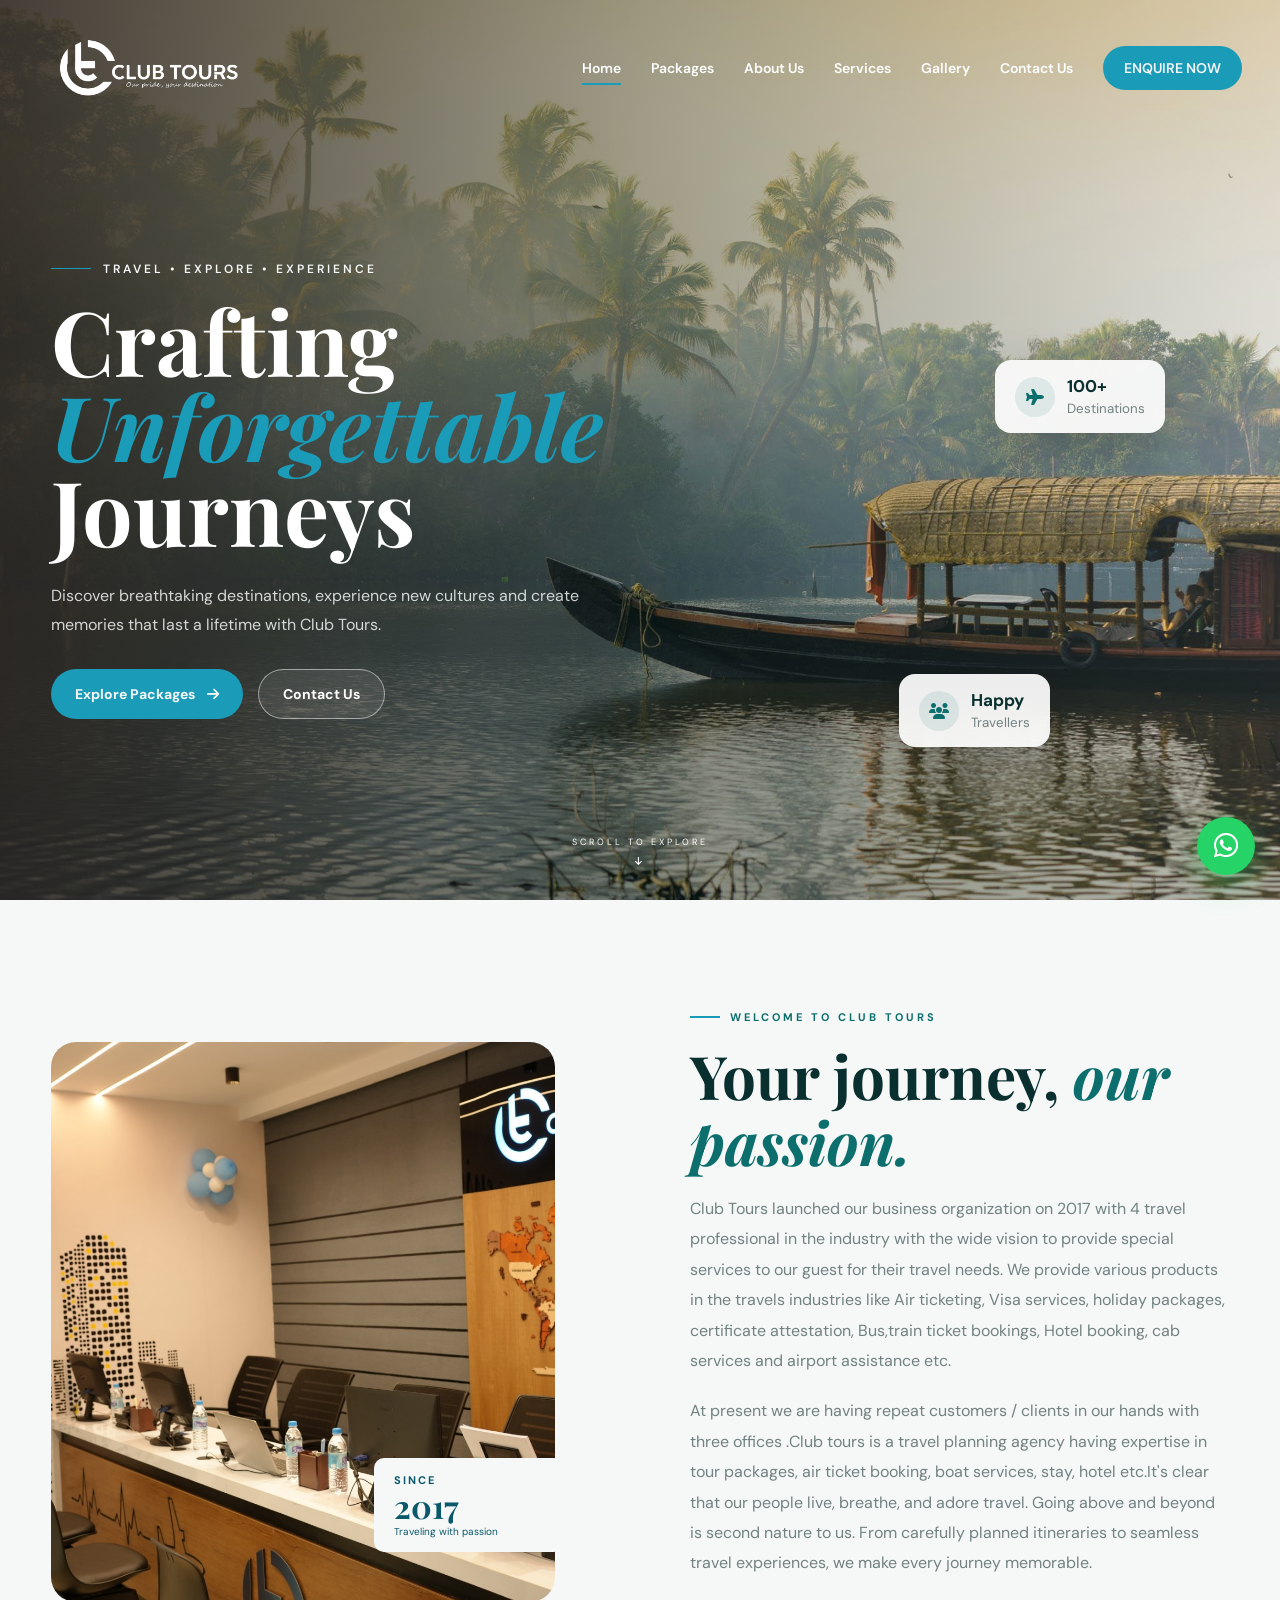
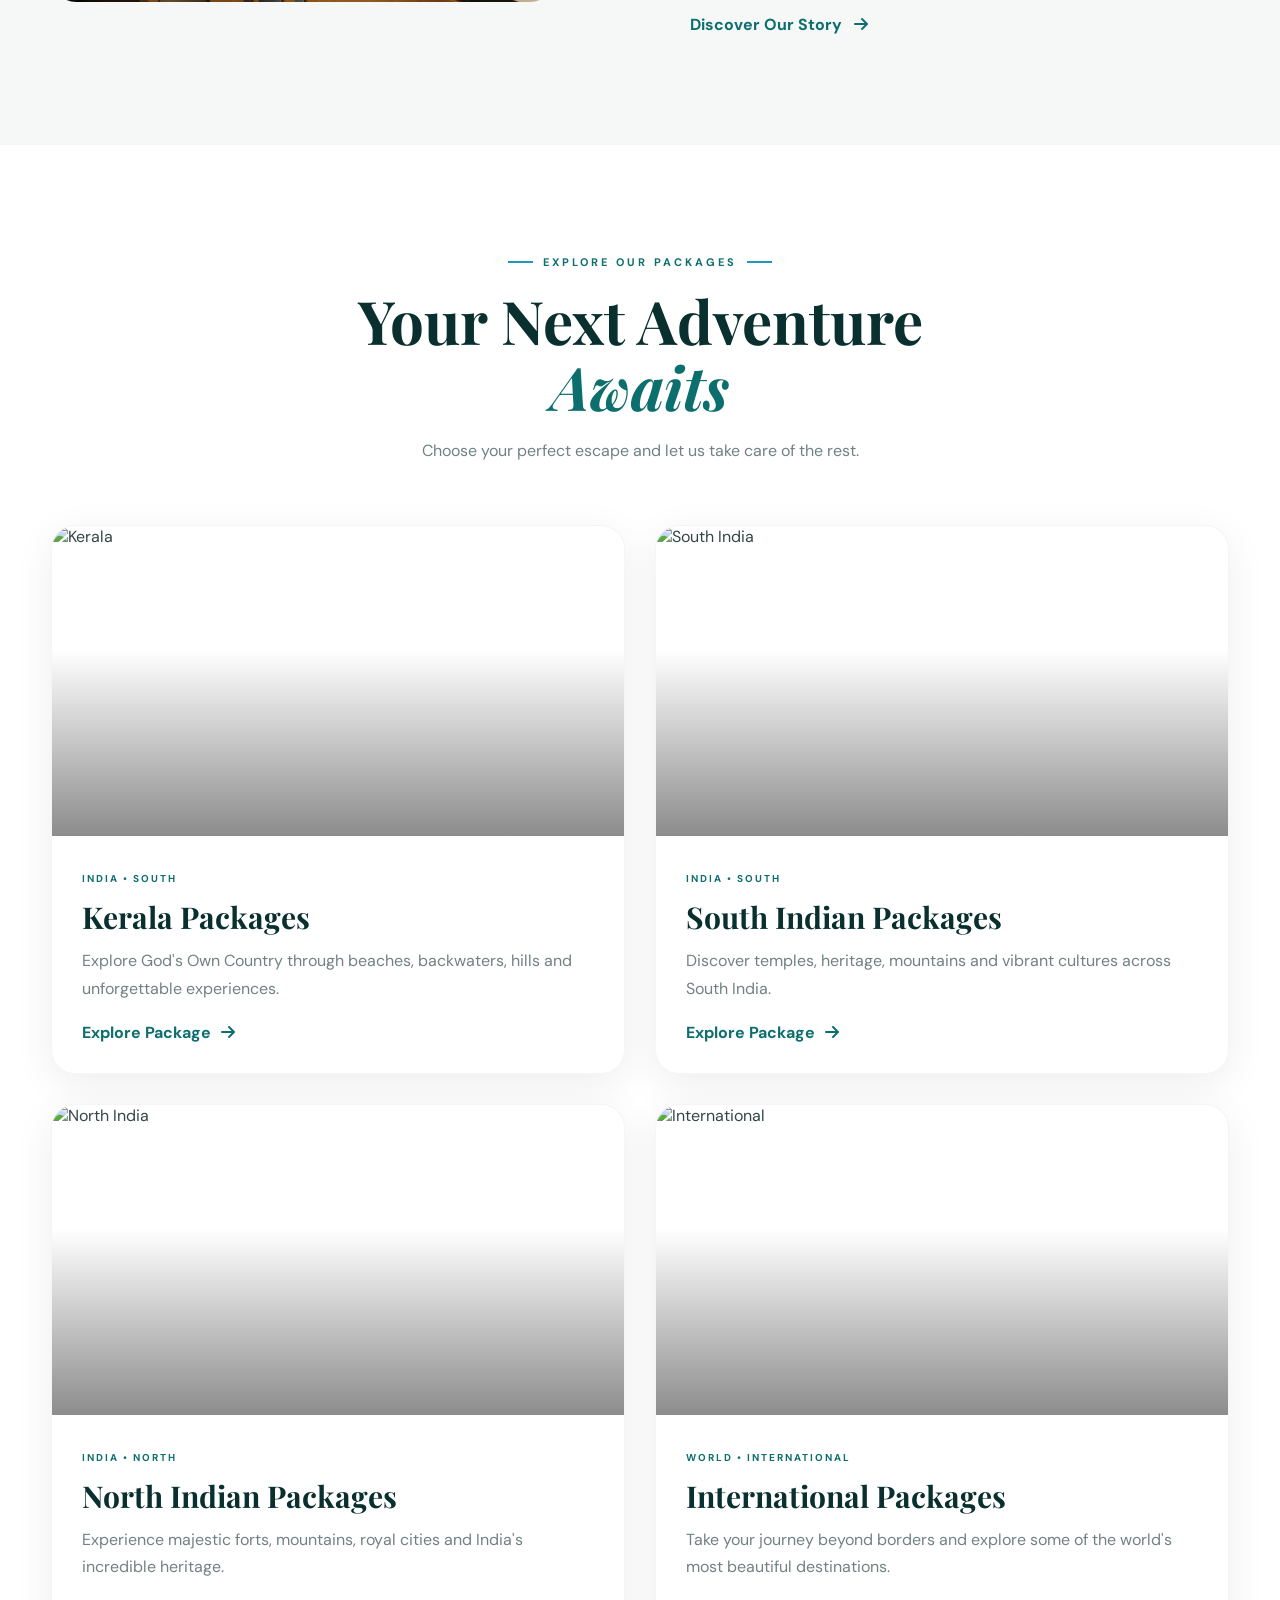
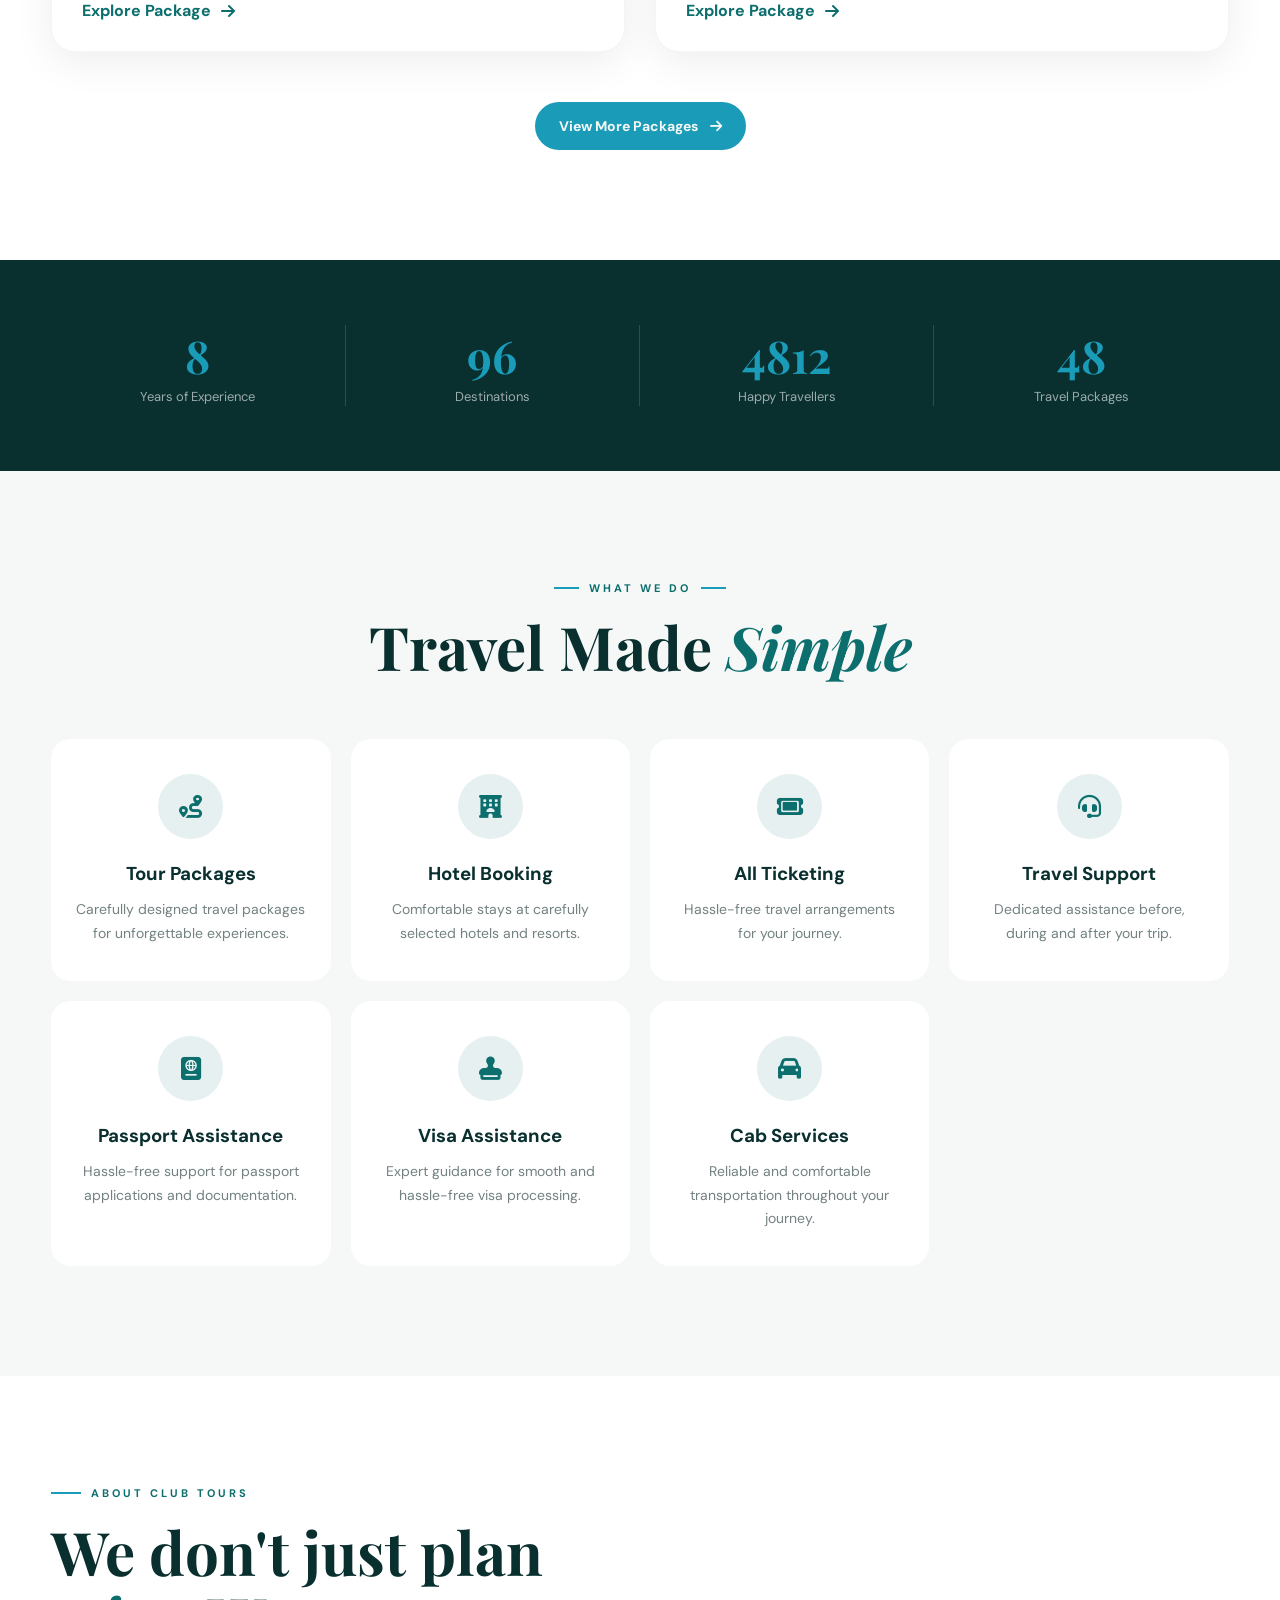
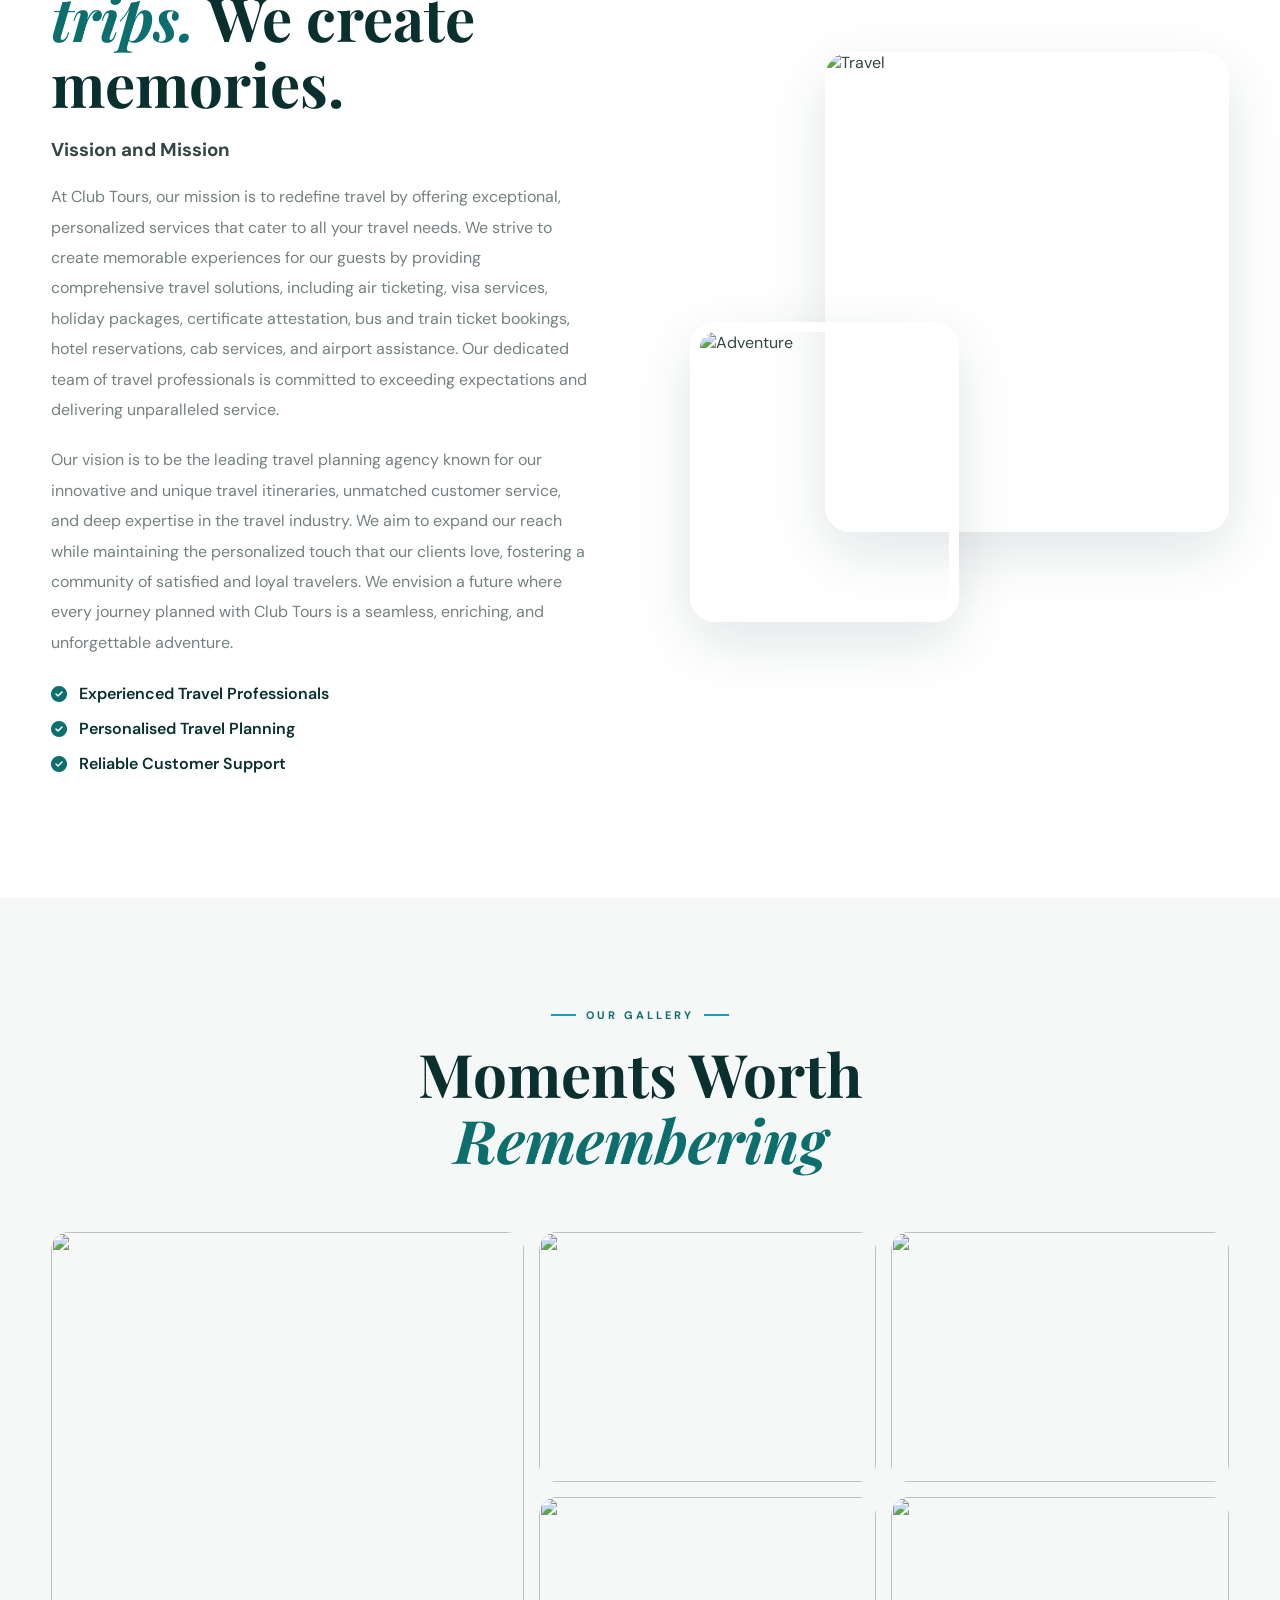
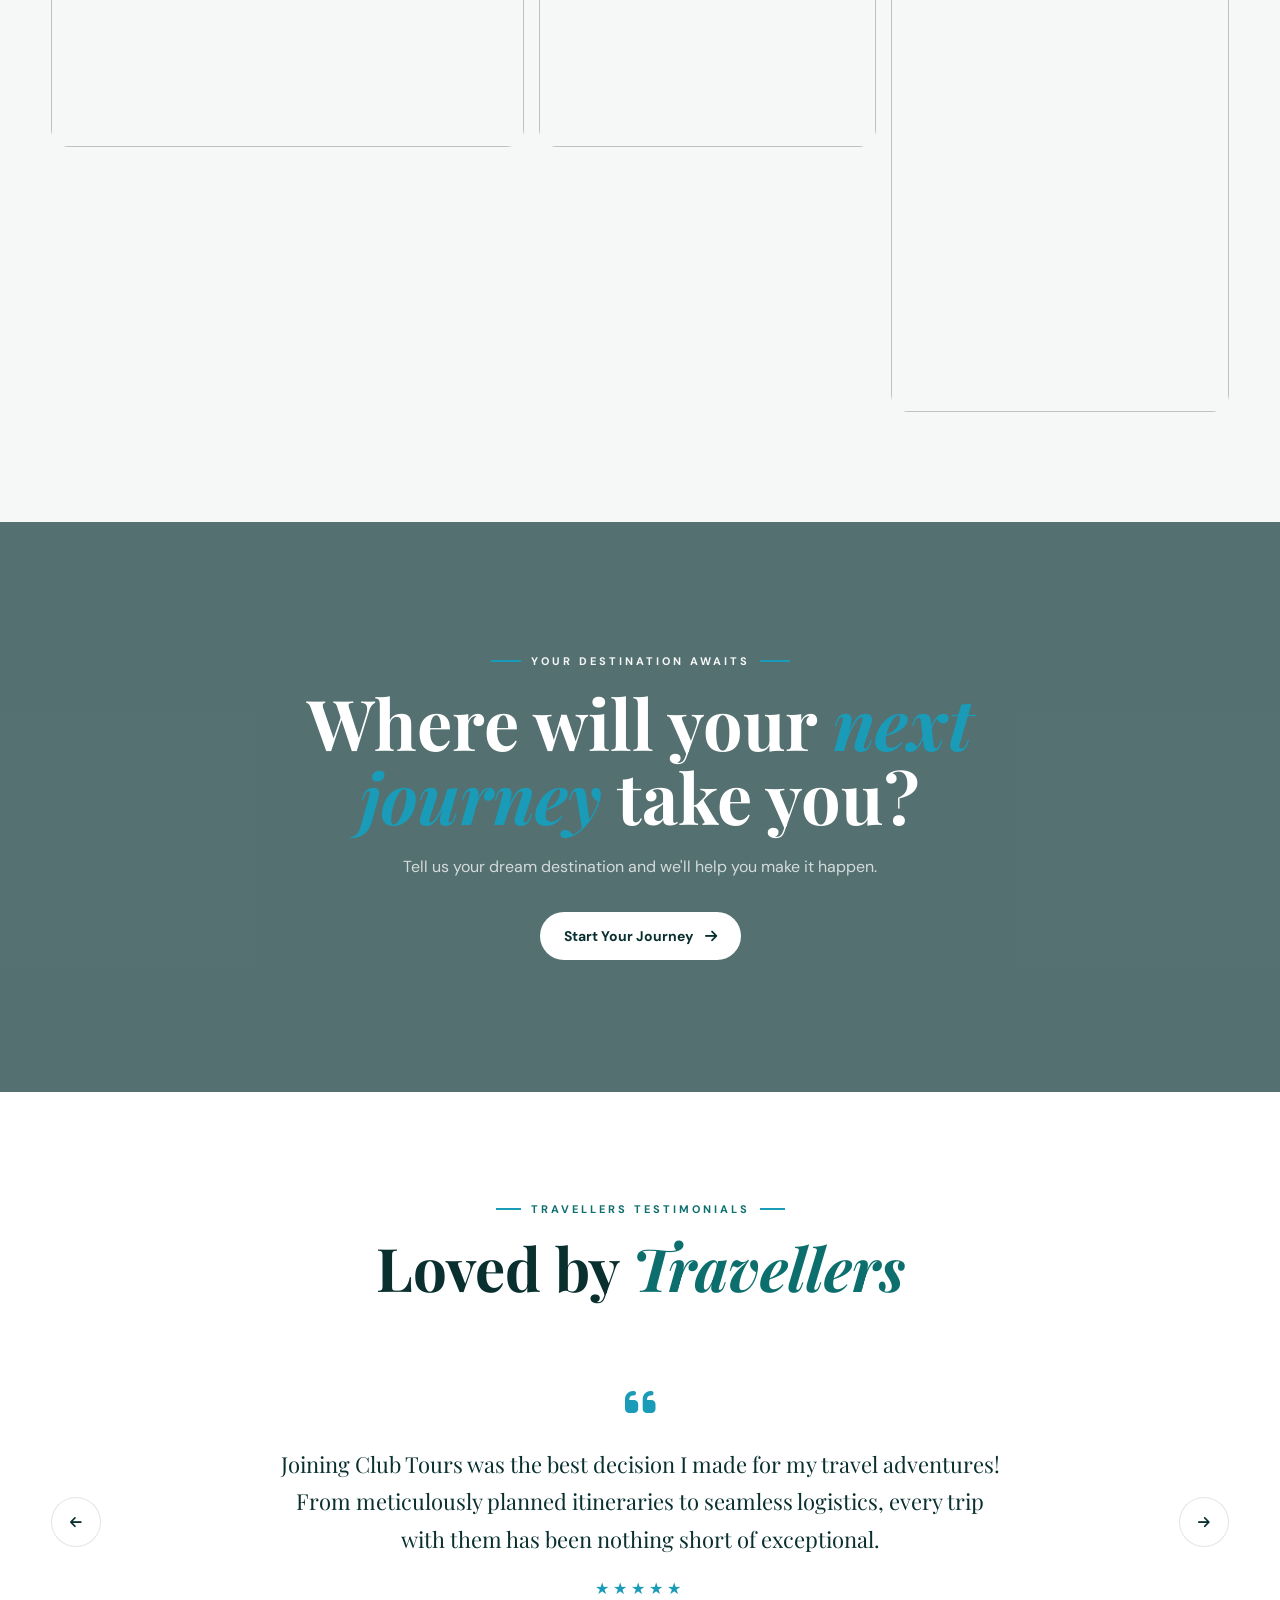
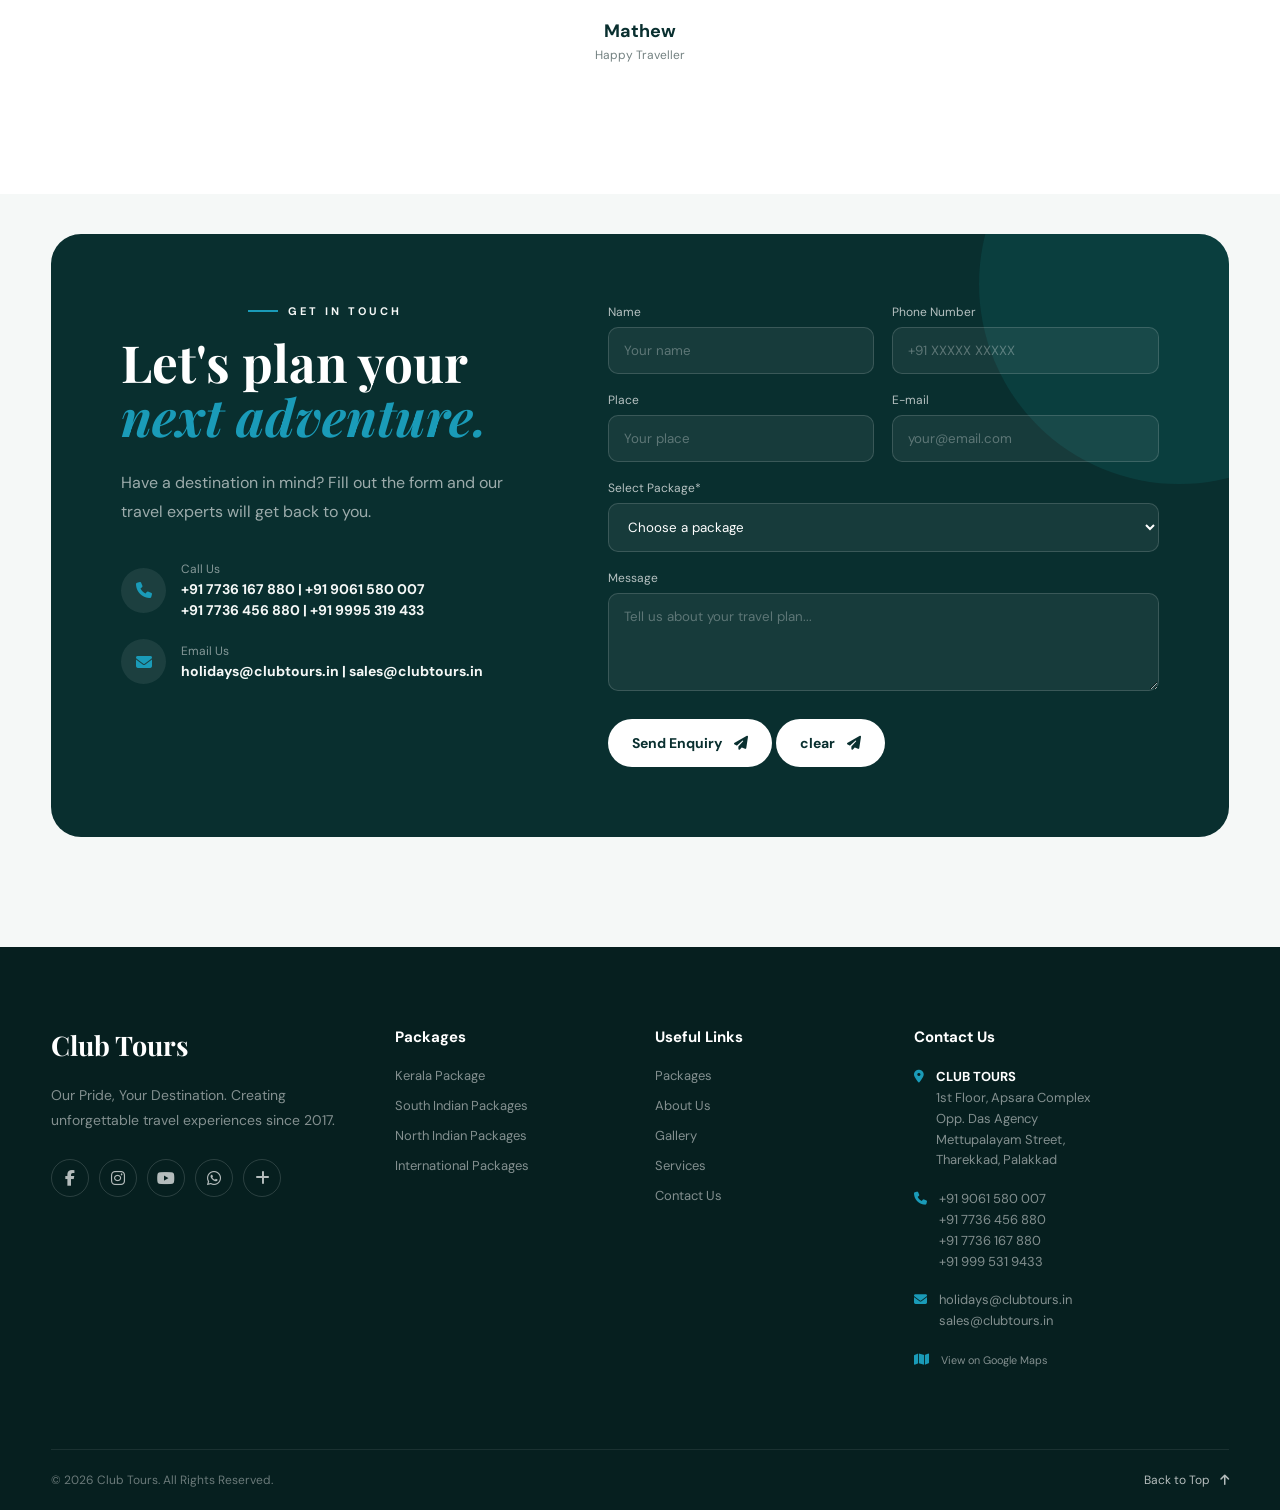
==== commit feb29a0d: "Add files via upload" ====
--- a/index.html
+++ b/index.html
@@ -163,8 +163,7 @@
 
                 <div class="intro-image reveal">
 
-                    <img src="images/club tours.jpg"
-                        alt="Travel destination">
+                    <img src="images/club tours.jpg" alt="Travel destination">
 
                     <div class="experience-badge">
 
@@ -190,11 +189,18 @@
                     </h2>
 
                     <p>
-                        Club Tours launched our business organization on 2017 with 4 travel professional in the industry with the wide vision to provide special services to our guest for their travel needs. We provide various products in the travels industries like Air ticketing, Visa services, holiday packages, certificate attestation, Bus,train ticket bookings, Hotel booking, cab services and airport assistance etc.
+                        Club Tours launched our business organization on 2017 with 4 travel professional in the industry
+                        with the wide vision to provide special services to our guest for their travel needs. We provide
+                        various products in the travels industries like Air ticketing, Visa services, holiday packages,
+                        certificate attestation, Bus,train ticket bookings, Hotel booking, cab services and airport
+                        assistance etc.
                     </p>
 
                     <p>
-                         At present we are having repeat customers / clients in our hands with three offices .Club tours is a travel planning agency having expertise in tour packages, air ticket booking, boat services, stay, hotel etc.It's clear that our people live, breathe, and adore travel. Going above and beyond is second nature to us. From carefully planned itineraries to seamless travel
+                        At present we are having repeat customers / clients in our hands with three offices .Club tours
+                        is a travel planning agency having expertise in tour packages, air ticket booking, boat
+                        services, stay, hotel etc.It's clear that our people live, breathe, and adore travel. Going
+                        above and beyond is second nature to us. From carefully planned itineraries to seamless travel
                         experiences, we make every journey memorable.
                     </p>
 
@@ -246,7 +252,7 @@
                 <article class="package-card reveal">
 
                     <div class="package-image">
-                        
+
                         <img src="https://images.unsplash.com/photo-1602216056096-3b40cc0c9944?auto=format&fit=crop&w=900&q=85"
                             alt="Kerala">
 
@@ -267,7 +273,7 @@
                             backwaters, hills and unforgettable experiences.
                         </p>
 
-                        <a href="#enquire" onclick="selectPackage('Kerala Package')">
+                        <a href="packages.html#kerala" onclick="selectPackage('Kerala Package')">
                             Explore Package
                             <i class="fa-solid fa-arrow-right"></i>
                         </a>
@@ -303,7 +309,7 @@
                             cultures across South India.
                         </p>
 
-                        <a href="#enquire" onclick="selectPackage('South Indian Packages')">
+                        <a href="packages.html#south" onclick="selectPackage('South Indian Packages')">
                             Explore Package
                             <i class="fa-solid fa-arrow-right"></i>
                         </a>
@@ -339,7 +345,7 @@
                             and India's incredible heritage.
                         </p>
 
-                        <a href="#enquire" onclick="selectPackage('North Indian Packages')">
+                        <a href="packages.html#north" onclick="selectPackage('North Indian Packages')">
                             Explore Package
                             <i class="fa-solid fa-arrow-right"></i>
                         </a>
@@ -375,7 +381,7 @@
                             of the world's most beautiful destinations.
                         </p>
 
-                        <a href="#enquire" onclick="selectPackage('International Packages')">
+                        <a href="packages.html#international" onclick="selectPackage('International Packages')">
                             Explore Package
                             <i class="fa-solid fa-arrow-right"></i>
                         </a>
@@ -389,13 +395,14 @@
 
             <div class="center-btn reveal">
 
-                
-
-                <a href="packages.html" target="_blank" class="btn primary-btn">
+
+
+                <a href="packages.php" target="_blank" class="btn primary-btn">
                     View More Packages
                     <i class="fa-solid fa-arrow-right"></i>
                 </a>
                 
+                
 
             </div>
 
@@ -497,7 +504,7 @@
                         <i class="fa-solid fa-ticket"></i>
                     </div>
 
-                    <h3>Flight & Train</h3>
+                    <h3>All Ticketing</h3>
 
                     <p>
                         Hassle-free travel arrangements for your journey.
@@ -516,6 +523,48 @@
 
                     <p>
                         Dedicated assistance before, during and after your trip.
+                    </p>
+
+                </div>
+
+                <div class="service-card reveal">
+
+                    <div class="service-icon">
+                        <i class="fa-solid fa-passport"></i>
+                    </div>
+
+                    <h3>Passport Assistance</h3>
+
+                    <p>
+                        Hassle-free support for passport applications and documentation.
+                    </p>
+
+                </div>
+
+                <div class="service-card reveal">
+
+                    <div class="service-icon">
+                        <i class="fa-solid fa-stamp"></i>
+                    </div>
+
+                    <h3>Visa Assistance</h3>
+
+                    <p>
+                        Expert guidance for smooth and hassle-free visa processing.
+                    </p>
+
+                </div>
+
+                <div class="service-card reveal">
+
+                    <div class="service-icon">
+                        <i class="fa-solid fa-car"></i>
+                    </div>
+
+                    <h3>Cab Services</h3>
+
+                    <p>
+                        Reliable and comfortable transportation throughout your journey.
                     </p>
 
                 </div>
@@ -550,11 +599,20 @@
                     <br>
                     <h3>Vission and Mission</h3>
                     <p>
-                        At Club Tours, our mission is to redefine travel by offering exceptional, personalized services that cater to all your travel needs. We strive to create memorable experiences for our guests by providing comprehensive travel solutions, including air ticketing, visa services, holiday packages, certificate attestation, bus and train ticket bookings, hotel reservations, cab services, and airport assistance. Our dedicated team of travel professionals is committed to exceeding expectations and delivering unparalleled service.
+                        At Club Tours, our mission is to redefine travel by offering exceptional, personalized services
+                        that cater to all your travel needs. We strive to create memorable experiences for our guests by
+                        providing comprehensive travel solutions, including air ticketing, visa services, holiday
+                        packages, certificate attestation, bus and train ticket bookings, hotel reservations, cab
+                        services, and airport assistance. Our dedicated team of travel professionals is committed to
+                        exceeding expectations and delivering unparalleled service.
                     </p>
 
                     <p>
-                        Our vision is to be the leading travel planning agency known for our innovative and unique travel itineraries, unmatched customer service, and deep expertise in the travel industry. We aim to expand our reach while maintaining the personalized touch that our clients love, fostering a community of satisfied and loyal travelers. We envision a future where every journey planned with Club Tours is a seamless, enriching, and unforgettable adventure.
+                        Our vision is to be the leading travel planning agency known for our innovative and unique
+                        travel itineraries, unmatched customer service, and deep expertise in the travel industry. We
+                        aim to expand our reach while maintaining the personalized touch that our clients love,
+                        fostering a community of satisfied and loyal travelers. We envision a future where every journey
+                        planned with Club Tours is a seamless, enriching, and unforgettable adventure.
                     </p>
 
                     <div class="about-points">
@@ -630,7 +688,7 @@
 
                 <div class="gallery-item large reveal">
                     <img
-                        src="https://images.unsplash.com/photo-1500530855697-b586d89ba3ee?auto=format&fit=crop&w=1000&q=85">
+                        src="images/kullu manali.jpg">
                     <div class="gallery-overlay">
                         <i class="fa-solid fa-plus"></i>
                     </div>
@@ -638,7 +696,7 @@
 
                 <div class="gallery-item reveal">
                     <img
-                        src="https://images.unsplash.com/photo-1506744038136-46273834b3fb?auto=format&fit=crop&w=700&q=85">
+                        src="images/ladakh.jpg">
                     <div class="gallery-overlay">
                         <i class="fa-solid fa-plus"></i>
                     </div>
@@ -646,7 +704,7 @@
 
                 <div class="gallery-item reveal">
                     <img
-                        src="https://images.unsplash.com/photo-1501785888041-af3ef285b470?auto=format&fit=crop&w=700&q=85">
+                        src="images/phi phi island thailand.jpg">
                     <div class="gallery-overlay">
                         <i class="fa-solid fa-plus"></i>
                     </div>
@@ -654,7 +712,7 @@
 
                 <div class="gallery-item reveal">
                     <img
-                        src="https://images.unsplash.com/photo-1516483638261-f4dbaf036963?auto=format&fit=crop&w=700&q=85">
+                        src="images/singapore.jpg">
                     <div class="gallery-overlay">
                         <i class="fa-solid fa-plus"></i>
                     </div>
@@ -662,7 +720,7 @@
 
                 <div class="gallery-item large reveal">
                     <img
-                        src="https://images.unsplash.com/photo-1530789253388-582c481c54b0?auto=format&fit=crop&w=1000&q=85">
+                        src="images/malaysia.png">
                     <div class="gallery-overlay">
                         <i class="fa-solid fa-plus"></i>
                     </div>
@@ -894,10 +952,10 @@
 
                     <div class="form-row">
 
-                        <div class="input-group">
+                        <div class="input-group" >
                             <label>Place</label>
 
-                            <input type="text" name="place" placeholder="Your place">
+                            <input type="text" name="place" placeholder="Your place" required>
                         </div>
 
                         <div class="input-group">
@@ -909,11 +967,11 @@
                     </div>
 
 
-                    <div class="input-group">
-
-                        <label>Select Package</label>
-
-                        <select name="package" id="packageSelect">
+                    <div class="input-group" >
+
+                        <label>Select Package*</label>
+
+                        <select name="package" id="packageSelect" required>
 
                             <option value="">Choose a package</option>
 
@@ -939,6 +997,13 @@
                     <button type="submit" class="btn white-btn submit-btn">
 
                         Send Enquiry
+                        <i class="fa-solid fa-paper-plane"></i>
+
+                    </button>
+
+                    <button type="reset" class="btn white-btn submit-btn">
+
+                        clear
                         <i class="fa-solid fa-paper-plane"></i>
 
                     </button>
@@ -979,7 +1044,7 @@
                             <i class="fa-brands fa-facebook-f"></i>
                         </a>
 
-                        <a href="https://www.instagram.com/clubtours_/ " target="_blank" >
+                        <a href="https://www.instagram.com/clubtours_/ " target="_blank">
                             <i class="fa-brands fa-instagram"></i>
                         </a>
 
@@ -989,6 +1054,10 @@
 
                         <a href="#enquire">
                             <i class="fa-brands fa-whatsapp"></i>
+                        </a>
+
+                        <a href="package-admin.php">
+                            <i class="fa-brands fa-plus"></i>
                         </a>
 
                     </div>
@@ -1045,14 +1114,14 @@
                         <i class="fa-solid fa-phone"></i>
 
                         <p>
-                                +91 9061 580 007 
-                                <br>               
-                                +91 7736 456 880
-                                <br>
-                                +91 7736 167 880
-                                <br>
-                                +91 999 531 9433
-                            
+                            +91 9061 580 007
+                            <br>
+                            +91 7736 456 880
+                            <br>
+                            +91 7736 167 880
+                            <br>
+                            +91 999 531 9433
+
                         </p>
 
                     </div>
@@ -1062,11 +1131,27 @@
 
                         <i class="fa-solid fa-envelope"></i>
 
-                            holidays@clubtours.in
+                        holidays@clubtours.in
                         <br>
-                            sales@clubtours.in
-
-                    </div>
+                        sales@clubtours.in
+
+                    </div>
+
+                    <div class="footer-contact">
+
+                        <i class="fa-solid fa-map"></i>
+
+                        <a href="https://maps.app.goo.gl/yk3U1sdfY78ZBk197" target="_blank"
+                                    style="text-decoration: none;">
+
+                                    <small class="text-white">
+                                            View on Google Maps
+                                            </small>
+
+                        </a>
+
+                    </div>
+
 
                 </div>
 
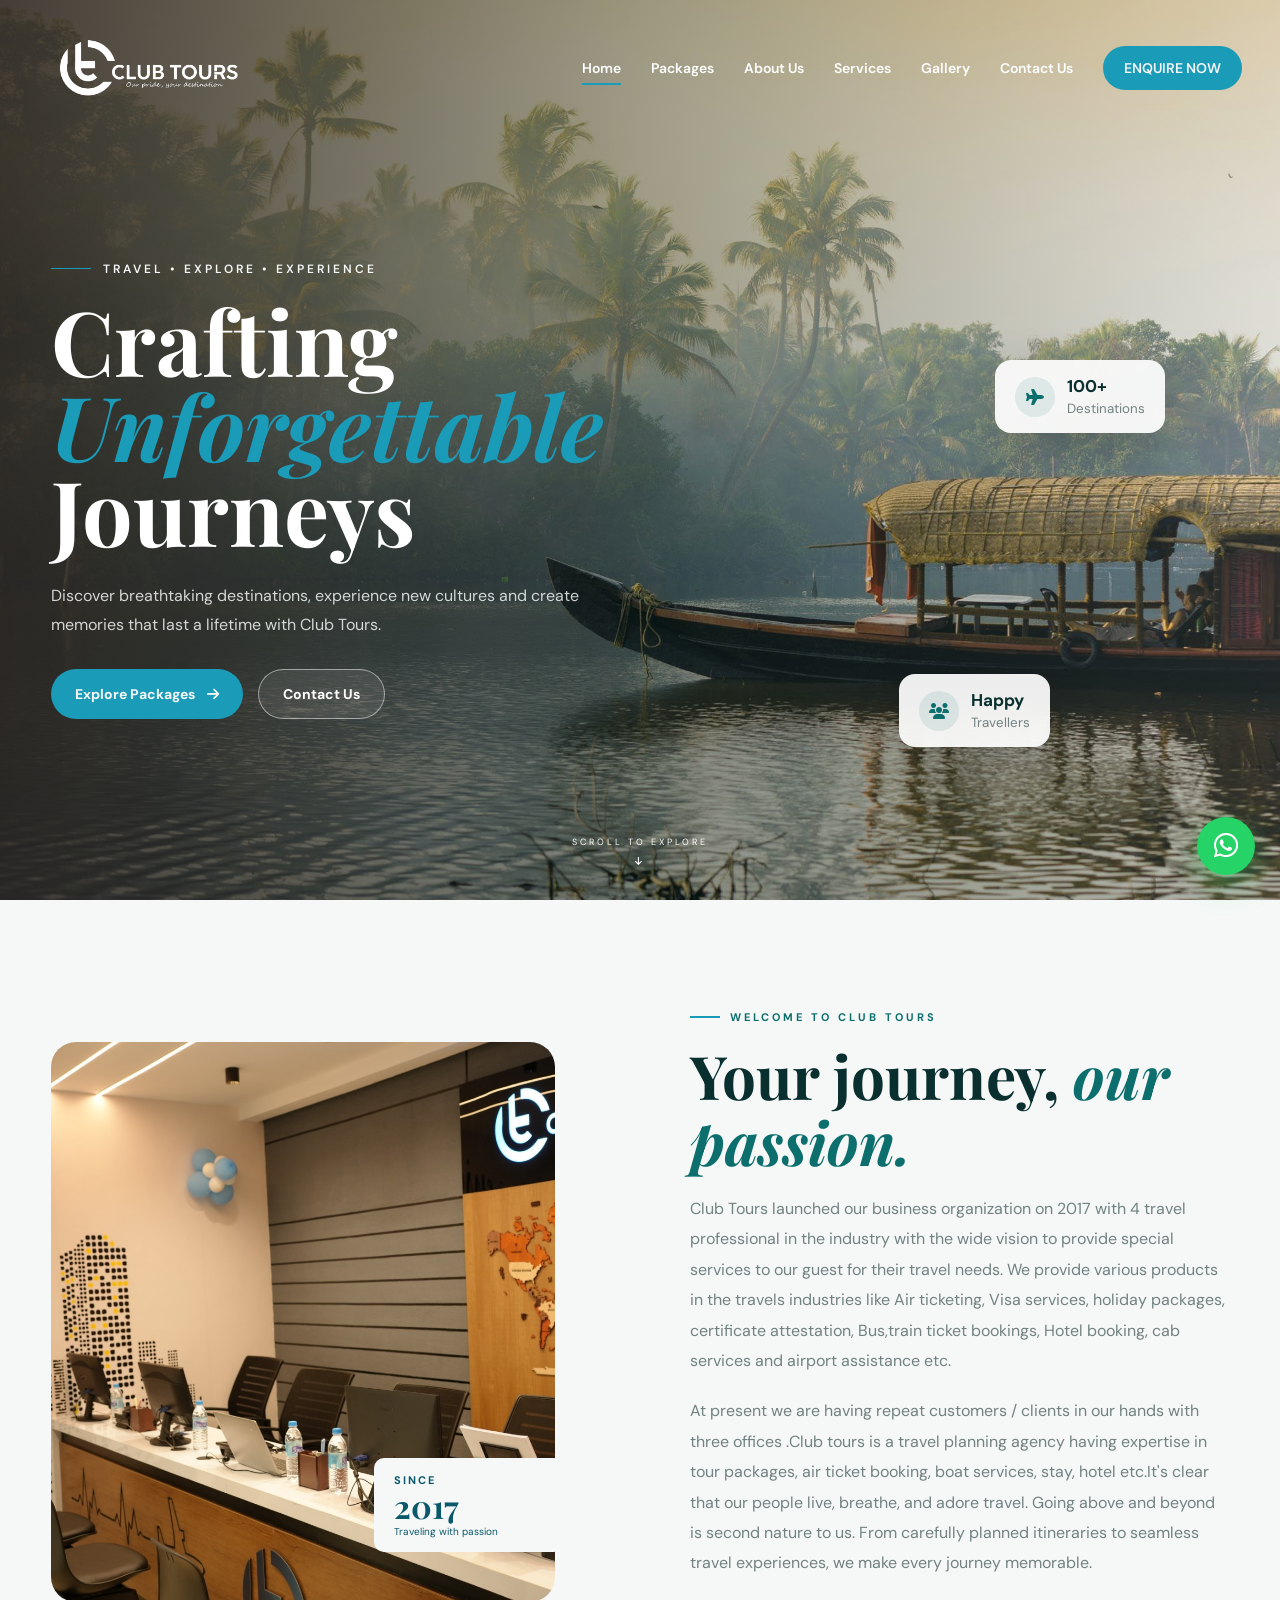
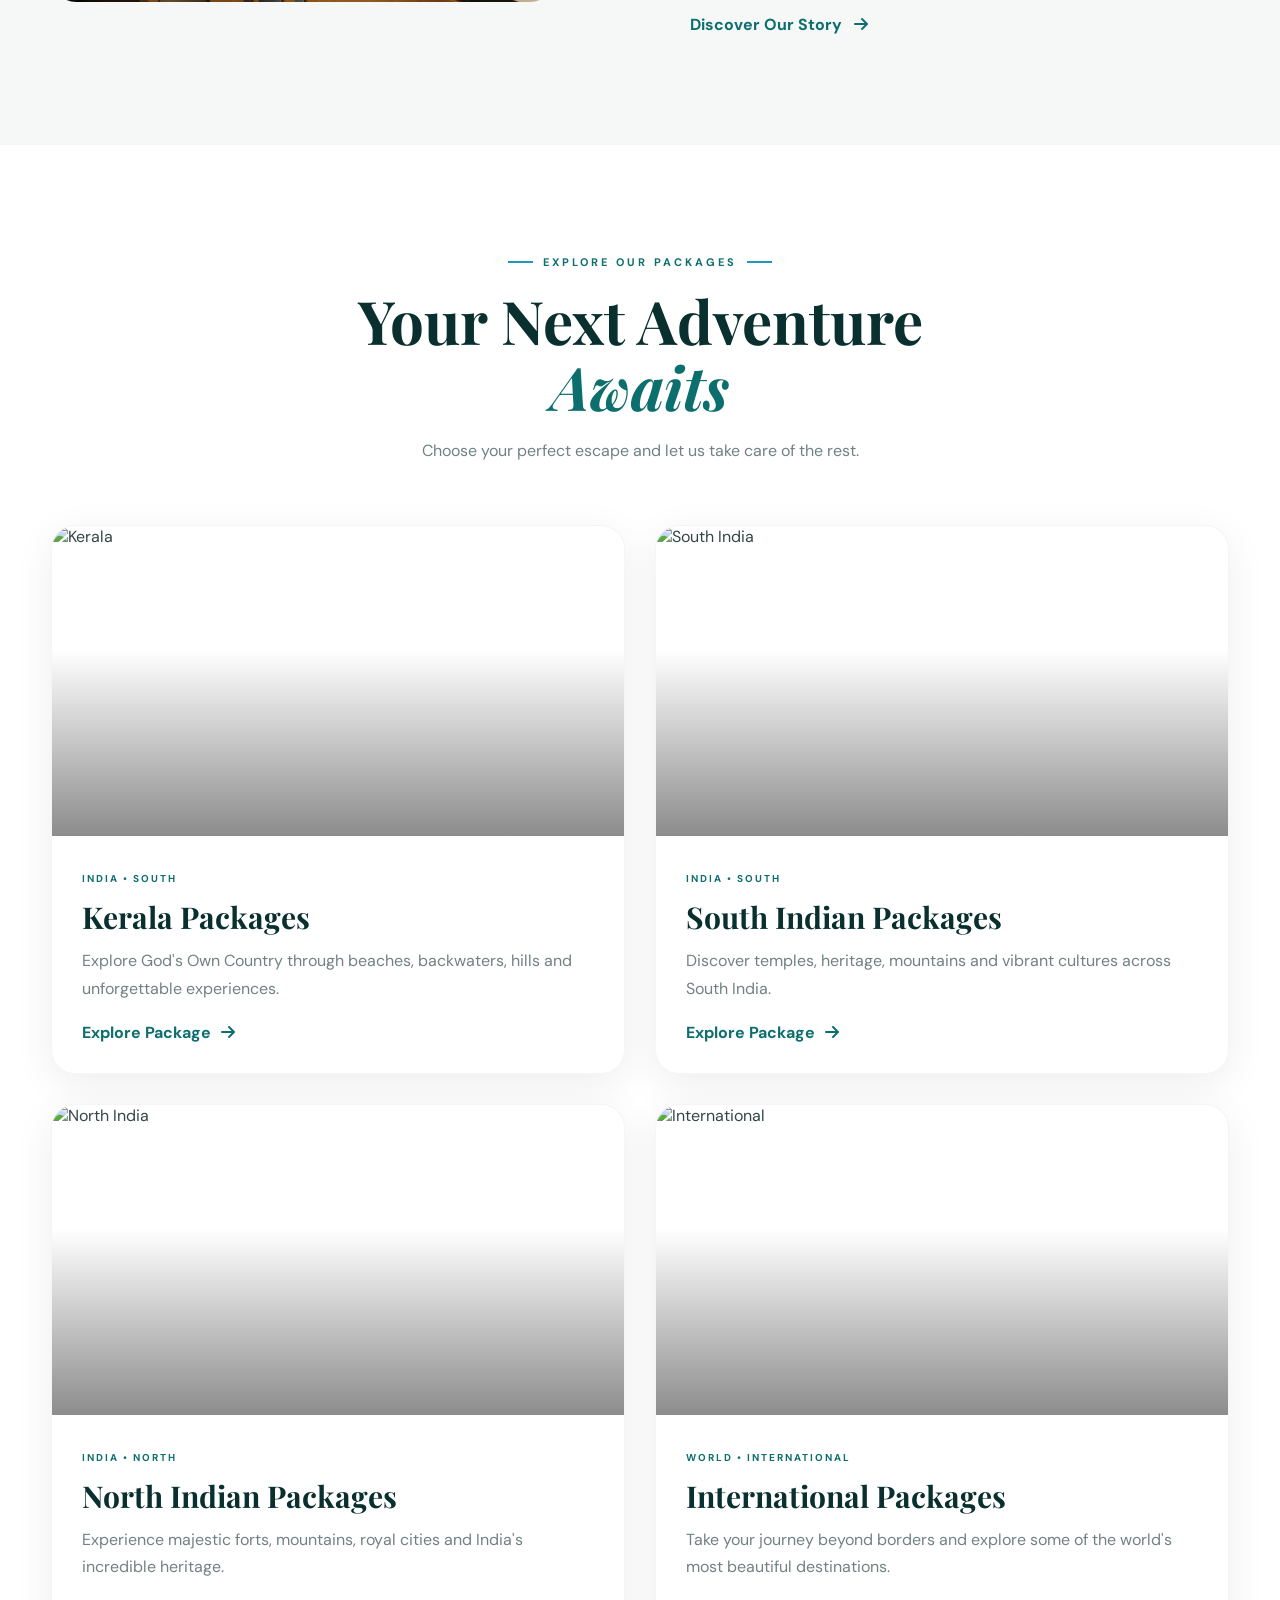
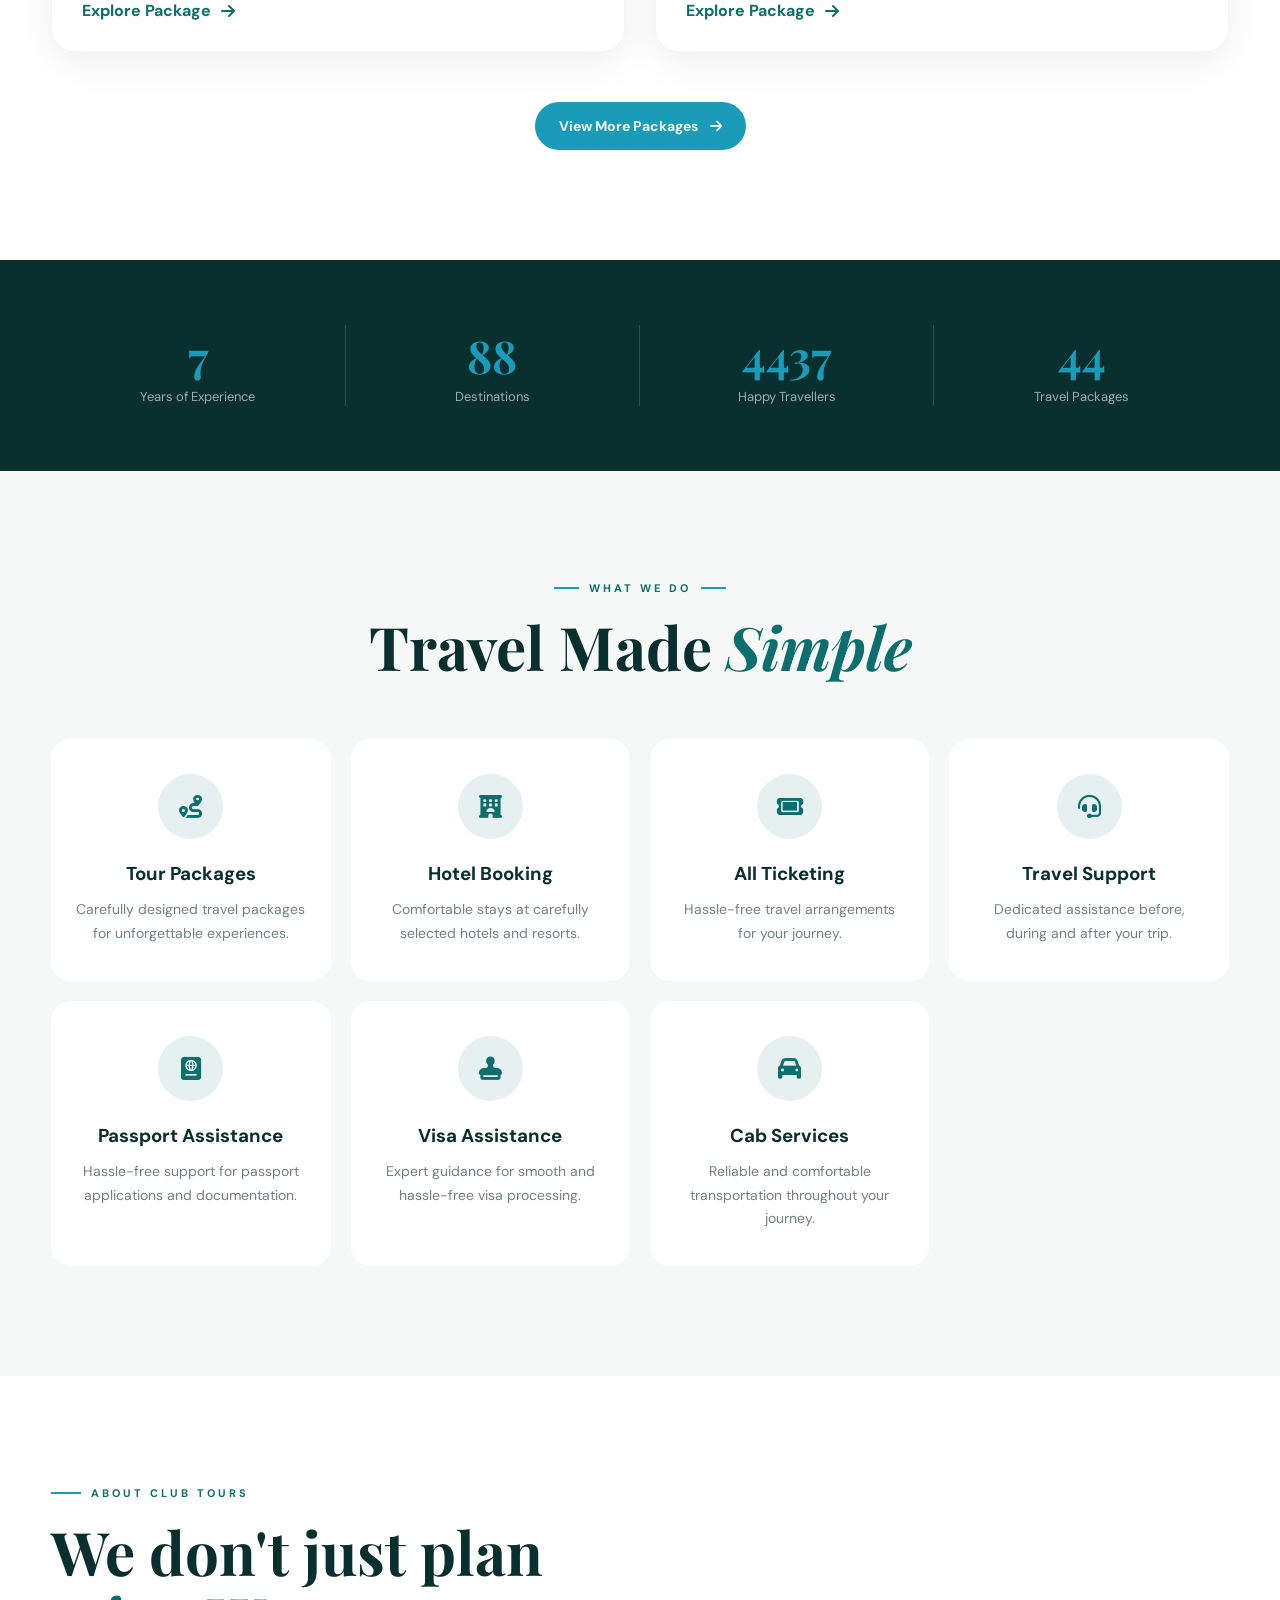
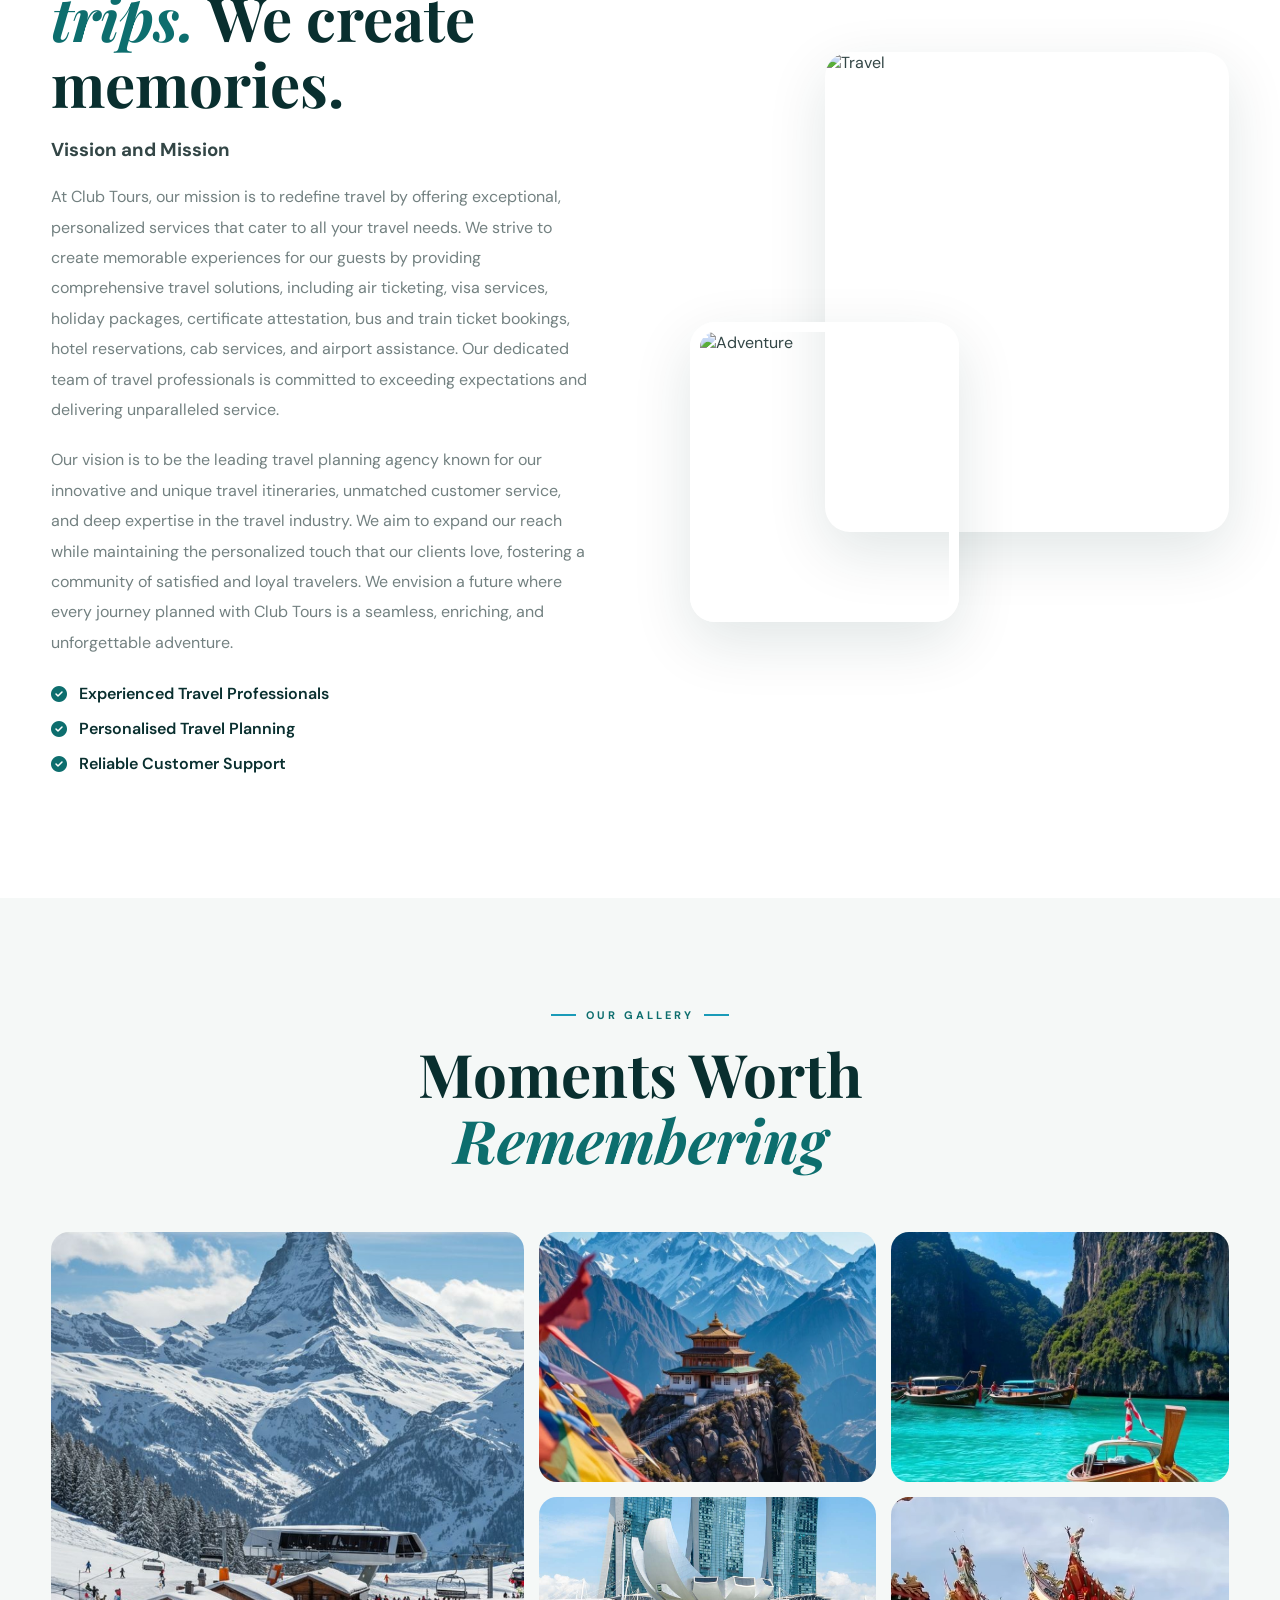
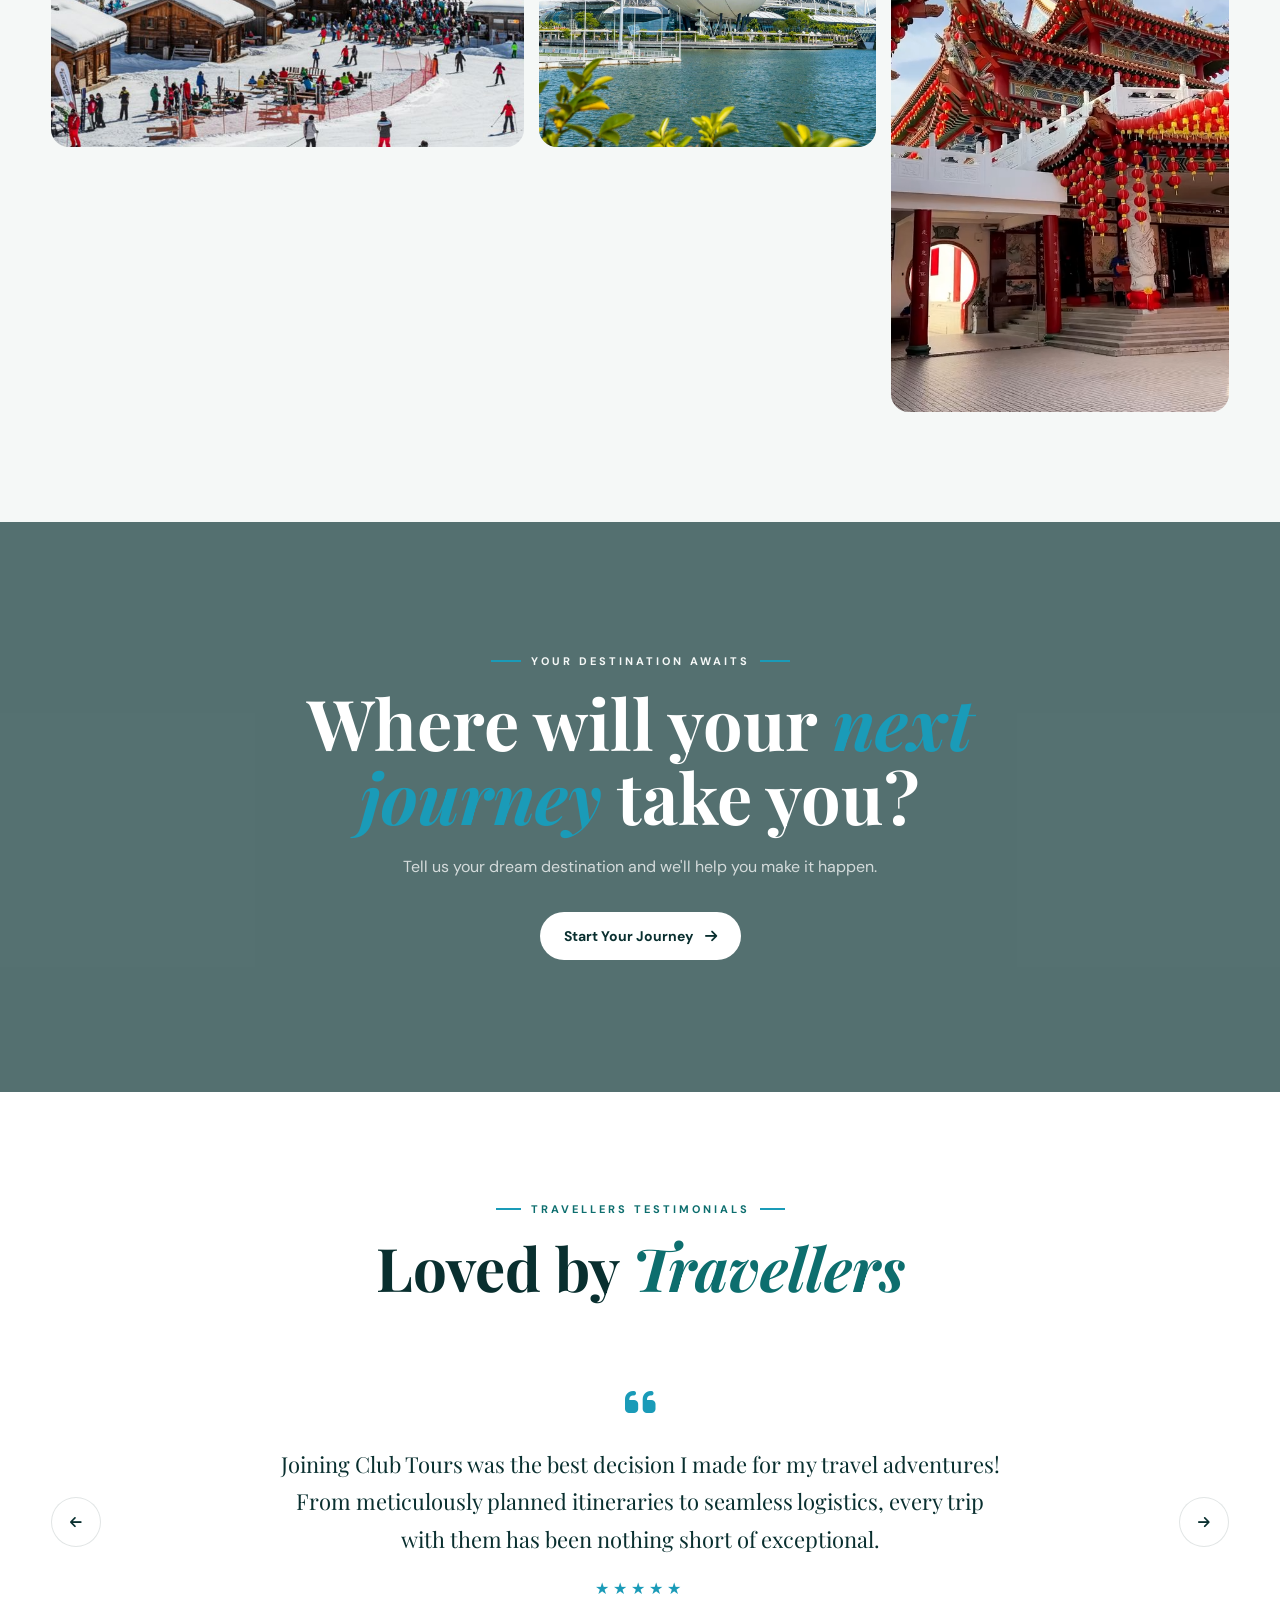
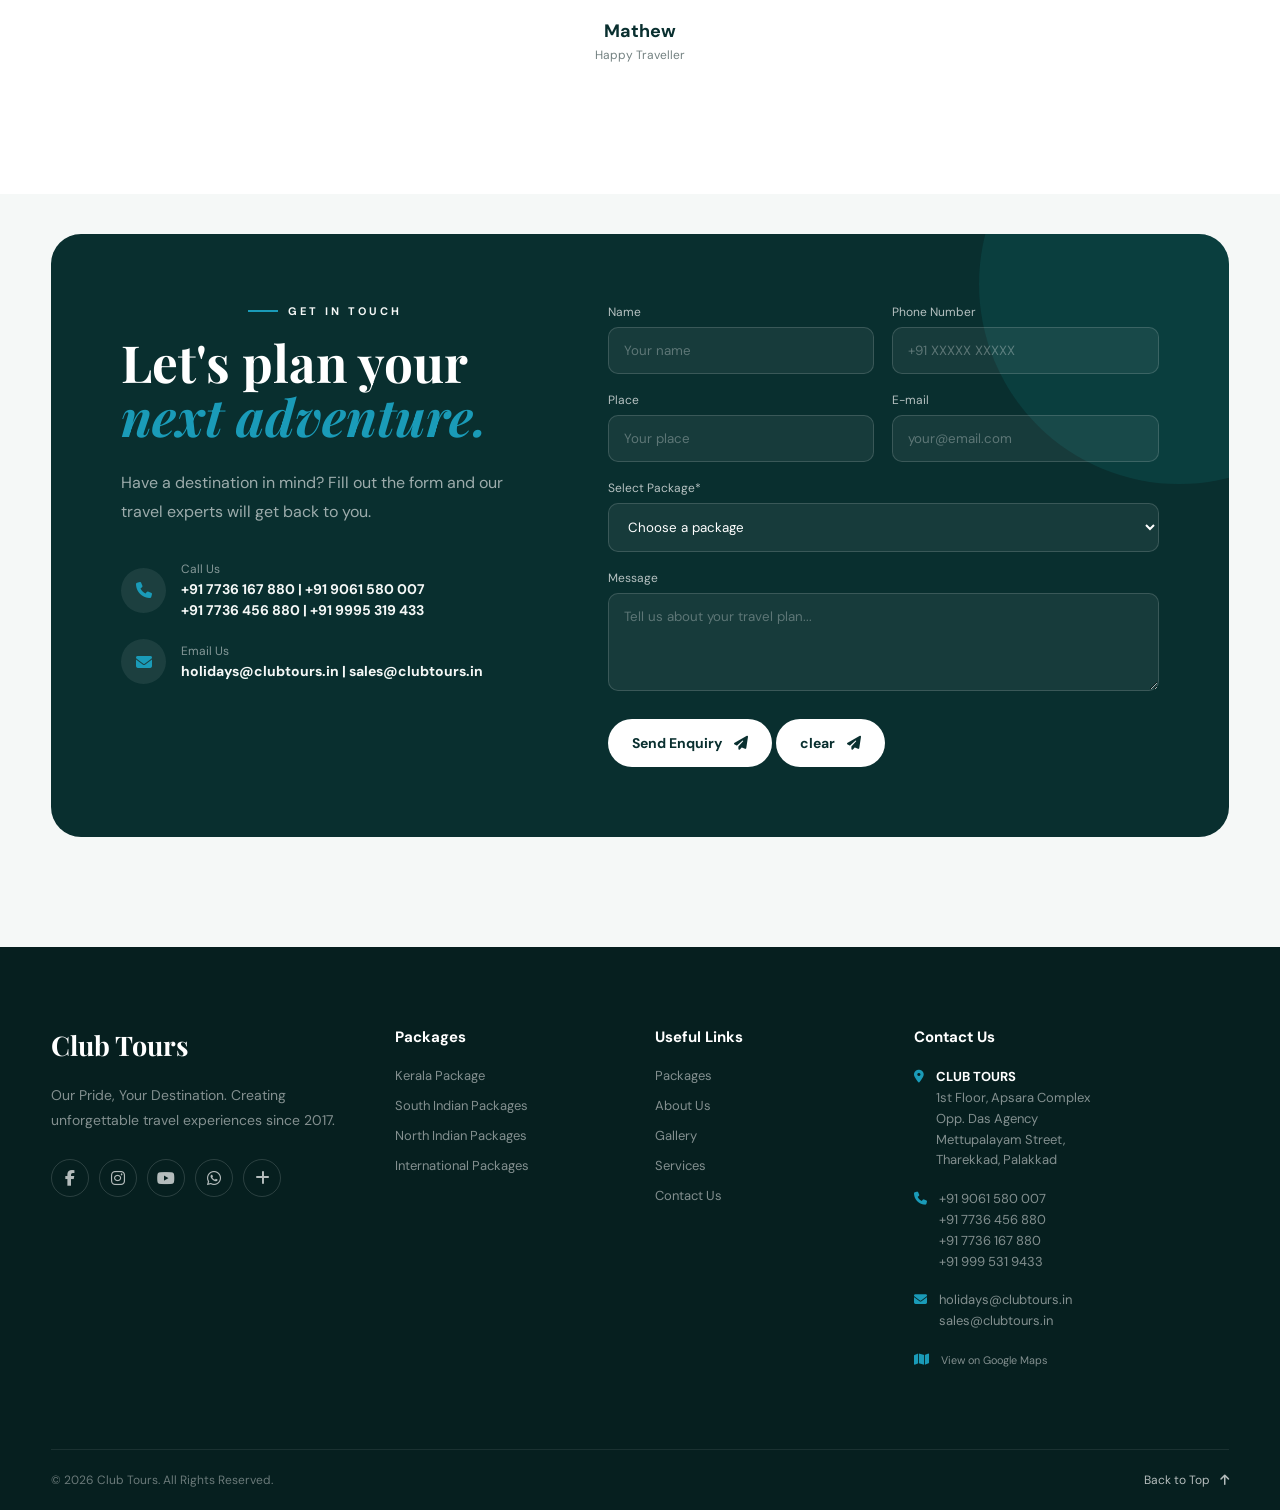
==== commit c49ce8d8: "Update index.html" ====
--- a/index.html
+++ b/index.html
@@ -839,7 +839,7 @@
                             ★★★★★
                         </div>
 
-                        <h4>Mathew</h4>
+                        <h4>Santhosh</h4>
                         <span>Happy Traveller</span>
 
                     </div>
@@ -861,7 +861,7 @@
                             ★★★★★
                         </div>
 
-                        <h4>Mathew</h4>
+                        <h4>Ganesh</h4>
                         <span>Happy Traveller</span>
 
                     </div>
@@ -1198,4 +1198,4 @@
 
 </body>
 
-</html>+</html>
